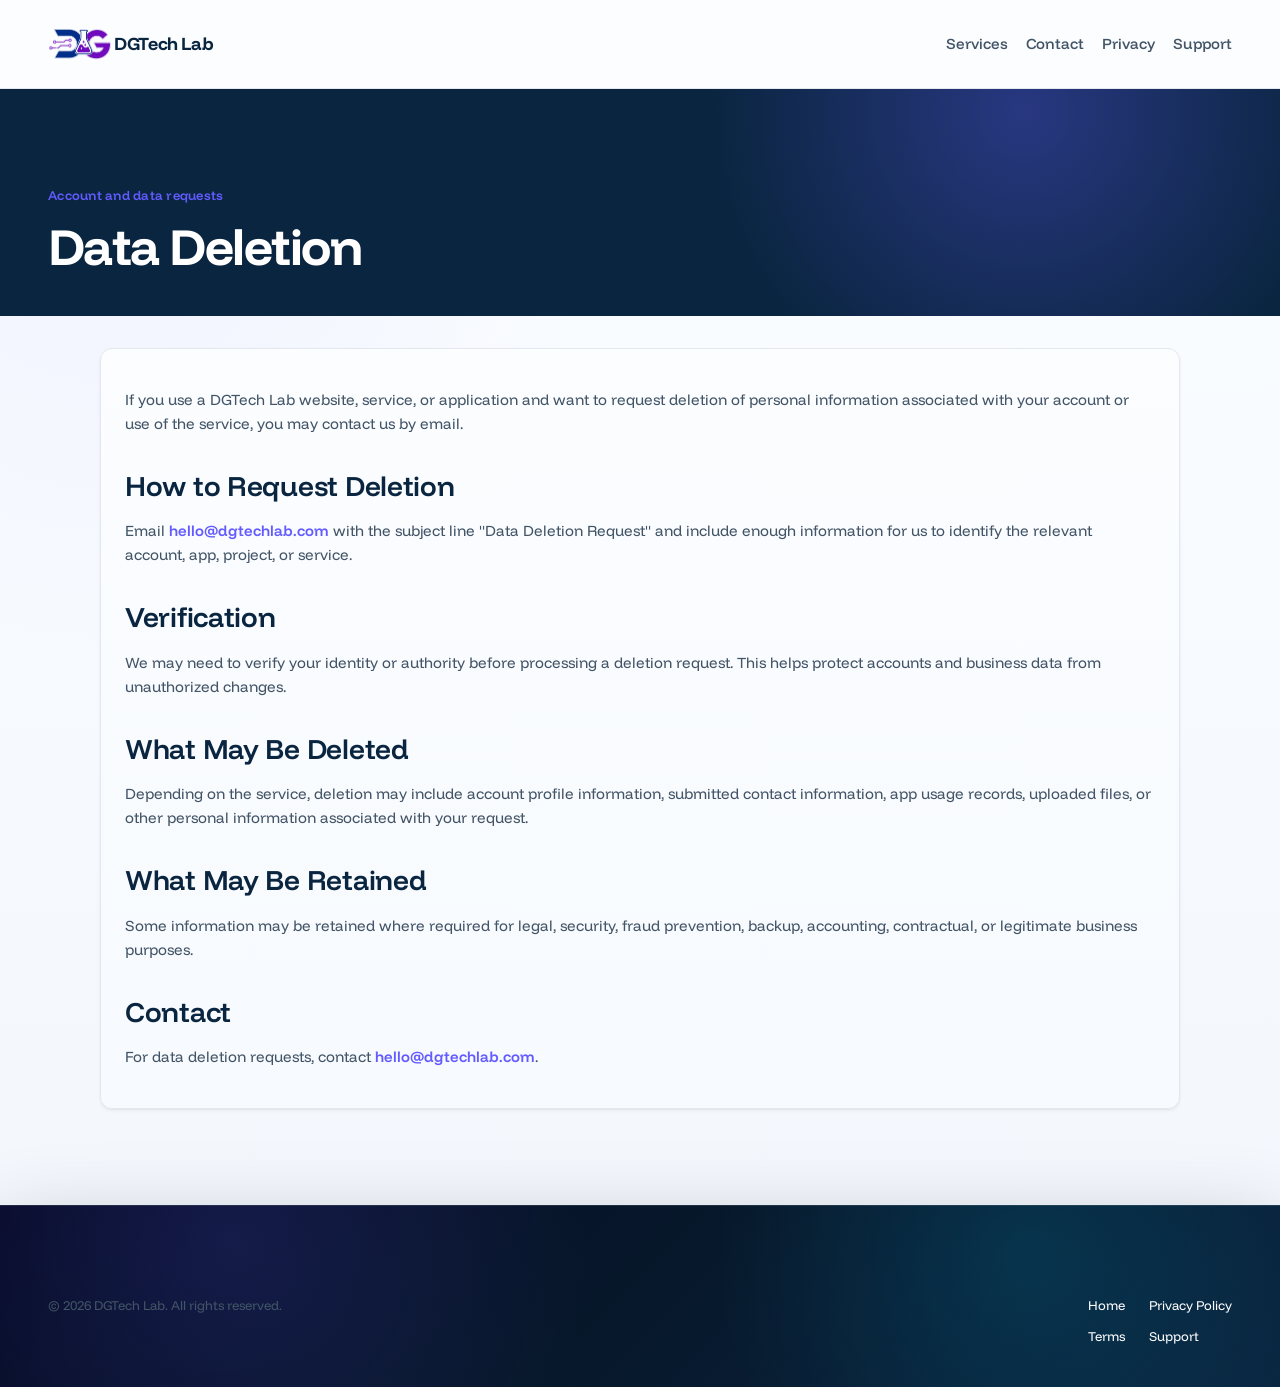
==== data-deletion.html @ 1a46fc06 "initial commit" ====
<!doctype html>
<html lang="en">
  <head>
    <meta charset="utf-8">
    <meta name="viewport" content="width=device-width, initial-scale=1">
    <title>Data Deletion | DGTech Lab</title>
    <meta name="description" content="Data deletion instructions for DGTech Lab services and applications.">
    <link rel="preconnect" href="https://fonts.googleapis.com">
    <link rel="preconnect" href="https://fonts.gstatic.com" crossorigin>
    <link href="https://fonts.googleapis.com/css2?family=Funnel+Display:wght@400;500;600;700&display=swap" rel="stylesheet">
    <link rel="stylesheet" href="assets/styles.css?v=logo-size">
    <script src="assets/site.js" defer></script>
  </head>
  <body>
    <header class="site-header">
      <a class="brand" href="index.html" aria-label="DGTech Lab home"><img class="brand-logo brand-logo-mark" src="assets/images/dgtechlab-logo-mark.webp" alt="" decoding="async"><span>DGTech Lab</span></a>
      <nav class="nav" aria-label="Primary navigation">
        <a href="index.html#services">Services</a>
        <a href="index.html#contact">Contact</a>
        <a href="privacy-policy.html">Privacy</a>
        <a href="support.html">Support</a>
      </nav>
    </header>

    <main>
      <section class="legal-hero" data-reveal="fade">
        <p class="eyebrow">Account and data requests</p>
        <h1>Data Deletion</h1>
      </section>
      <div class="style_transition w-variant-dgtech-hero-to-light is-dark" aria-hidden="true"></div>
      <article class="legal-page" data-reveal="rise">
        <p>If you use a DGTech Lab website, service, or application and want to request deletion of personal information associated with your account or use of the service, you may contact us by email.</p>

        <h2>How to Request Deletion</h2>
        <p>Email <a href="mailto:hello@dgtechlab.com">hello@dgtechlab.com</a> with the subject line "Data Deletion Request" and include enough information for us to identify the relevant account, app, project, or service.</p>

        <h2>Verification</h2>
        <p>We may need to verify your identity or authority before processing a deletion request. This helps protect accounts and business data from unauthorized changes.</p>

        <h2>What May Be Deleted</h2>
        <p>Depending on the service, deletion may include account profile information, submitted contact information, app usage records, uploaded files, or other personal information associated with your request.</p>

        <h2>What May Be Retained</h2>
        <p>Some information may be retained where required for legal, security, fraud prevention, backup, accounting, contractual, or legitimate business purposes.</p>

        <h2>Contact</h2>
        <p>For data deletion requests, contact <a href="mailto:hello@dgtechlab.com">hello@dgtechlab.com</a>.</p>
      </article>
    </main>

    <footer class="footer">
      <p>&copy; 2026 DGTech Lab. All rights reserved.</p>
      <nav aria-label="Footer navigation">
        <a href="index.html">Home</a>
        <a href="privacy-policy.html">Privacy Policy</a>
        <a href="terms-of-service.html">Terms</a>
        <a href="support.html">Support</a>
      </nav>
    </footer>
  </body>
</html>
---- assets/styles.css ----
:root {
  color-scheme: light;
  --primary: #635BFF;
  --primary-hover: #7A73FF;
  --secondary: #0A2540;
  --neutral: #697386;
  --background: #F8FBFF;
  --surface: #F6F9FC;
  --surface-soft: #EEF4FB;
  --surface-card: #FBFDFF;
  --transition-page: #EEF6FF;
  --transition-cyan: #DFF9FF;
  --transition-violet: #ECE8FF;
  --section-blue: #EEF7FF;
  --section-purple: #F1EEFF;
  --text-primary: #0A2540;
  --text-secondary: #425466;
  --border: #E3E8EE;
  --success: #30B130;
  --warning: #FFBB00;
  --error: #DF1B41;
  --gradient: linear-gradient(135deg, #635BFF 0%, #A259FF 100%);
  --shadow-1: 0 2px 4px rgba(0, 0, 0, 0.04), 0 1px 2px rgba(0, 0, 0, 0.06);
  --shadow-2: 0 4px 8px rgba(0, 0, 0, 0.06), 0 2px 4px rgba(0, 0, 0, 0.06);
  --shadow-3: 0 12px 24px rgba(0, 0, 0, 0.08), 0 4px 8px rgba(0, 0, 0, 0.04);
  --navy-shadow: 0 18px 50px rgba(10, 37, 64, 0.30);
}

* {
  box-sizing: border-box;
}

html {
  scroll-behavior: smooth;
  scroll-padding-top: 78px;
}

html:has(body.home-page) {
  scroll-snap-type: y mandatory;
}

[id] {
  scroll-margin-top: 88px;
}

body {
  margin: 0;
  overflow-x: hidden;
  color: var(--text-primary);
  background:
    radial-gradient(circle at 8% 12%, rgba(99, 91, 255, 0.06), transparent 30%),
    linear-gradient(180deg, #FBFDFF 0%, var(--background) 38%, #F2F7FD 100%);
  font-family: "Funnel Display", Inter, ui-sans-serif, system-ui, -apple-system, BlinkMacSystemFont, "Segoe UI", sans-serif;
  line-height: 1.6;
  animation: pageEnter 500ms ease both;
}

body.is-loaded {
  opacity: 1;
  transform: translateY(0);
}

body.is-leaving {
  opacity: 0;
  transform: translateY(-8px);
  transition: opacity 260ms ease, transform 260ms ease;
}

body.home-page main {
  display: grid;
  gap: clamp(18px, 3vw, 34px);
  padding: clamp(18px, 3vw, 34px) 0;
  background:
    radial-gradient(circle at 12% 12%, rgba(99, 91, 255, 0.1), transparent 28%),
    radial-gradient(circle at 82% 38%, rgba(0, 210, 255, 0.08), transparent 28%),
    linear-gradient(180deg, #050A24 0%, #07172A 48%, #F8FBFF 100%);
}

@supports (content-visibility: auto) {
  body.home-page main > .audience,
  body.home-page main > #services,
  body.home-page main > .product-showcase,
  body.home-page main > #process,
  body.home-page main > .proof,
  body.home-page main > #contact {
    content-visibility: auto;
    contain-intrinsic-size: auto 920px;
  }

  .legal-page {
    content-visibility: auto;
    contain-intrinsic-size: auto 760px;
  }
}

a {
  color: inherit;
  text-decoration: none;
}

img {
  display: block;
  max-width: 100%;
}

.site-header {
  position: sticky;
  top: 0;
  z-index: 20;
  display: grid;
  grid-template-columns: auto 1fr;
  align-items: center;
  gap: 24px;
  min-height: 64px;
  padding: 12px clamp(24px, 4vw, 48px);
  border-bottom: 1px solid var(--border);
  background: rgba(251, 253, 255, 0.94);
  backdrop-filter: blur(16px);
}

.brand {
  display: inline-flex;
  align-items: center;
  gap: 2px;
  color: var(--text-primary);
  font-size: 18px;
  font-weight: 700;
  letter-spacing: -0.02em;
  white-space: nowrap;
}

.brand-logo {
  flex: 0 0 auto;
  object-fit: contain;
}

.brand-logo-mark {
  width: 64px;
  height: 64px;
}

.brand-mark {
  display: inline-grid;
  width: 36px;
  height: 36px;
  place-items: center;
  border-radius: 10px;
  color: #FFFFFF;
  background: var(--gradient);
  font-size: 13px;
  font-weight: 700;
  box-shadow: 0 12px 26px rgba(99, 91, 255, 0.22);
}

.nav {
  display: flex;
  flex-wrap: wrap;
  justify-content: flex-end;
  gap: 10px 18px;
  color: var(--text-secondary);
  font-size: 15px;
  font-weight: 500;
}

.nav a {
  position: relative;
  border-radius: 6px;
  transition: color 180ms ease, background 180ms ease, transform 180ms ease;
}

.nav a:not(.nav-cta)::after {
  content: "";
  position: absolute;
  left: 0;
  right: 0;
  bottom: -8px;
  height: 2px;
  border-radius: 9999px;
  background: var(--primary);
  opacity: 0;
  transform: scaleX(0.5);
  transition: opacity 180ms ease, transform 180ms ease;
}

.nav a:hover,
.footer a:hover {
  color: var(--primary);
}

.nav a.is-active:not(.nav-cta)::after,
.nav a:not(.nav-cta):hover::after {
  opacity: 1;
  transform: scaleX(1);
}

.nav-cta {
  padding: 8px 12px;
  color: #FFFFFF;
  background: var(--primary);
  box-shadow: 0 0 0 rgba(99, 91, 255, 0);
}

.nav .nav-cta:hover {
  color: #FFFFFF;
  background: var(--primary-hover);
  box-shadow: 0 0 0 4px rgba(99, 91, 255, 0.14);
}

.hero {
  position: relative;
  display: grid;
  grid-template-columns: minmax(0, 0.86fr) minmax(360px, 0.84fr);
  align-items: center;
  gap: clamp(32px, 5vw, 64px);
  min-height: calc(100svh - 64px);
  margin-bottom: 0;
  padding: clamp(56px, 8vw, 96px) clamp(24px, 4vw, 48px) clamp(88px, 10vw, 140px);
  color: #FFFFFF;
  background:
    radial-gradient(circle at 18% 24%, rgba(127, 91, 255, 0.34), transparent 28%),
    radial-gradient(circle at 78% 20%, rgba(0, 210, 255, 0.18), transparent 24%),
    radial-gradient(circle at 70% 78%, rgba(162, 89, 255, 0.28), transparent 30%),
    linear-gradient(135deg, #050A24 0%, #0A2540 48%, #101A4D 100%);
  overflow: hidden;
  isolation: isolate;
}

.hero::before,
.hero::after {
  content: "";
  position: absolute;
  inset: 0;
  pointer-events: none;
}

.hero::before {
  z-index: 0;
  background:
    radial-gradient(circle at 12% 22%, rgba(255, 255, 255, 0.9) 0 1px, transparent 1.6px),
    radial-gradient(circle at 24% 76%, rgba(255, 255, 255, 0.75) 0 1px, transparent 1.4px),
    radial-gradient(circle at 46% 18%, rgba(255, 255, 255, 0.85) 0 1px, transparent 1.5px),
    radial-gradient(circle at 68% 42%, rgba(255, 255, 255, 0.7) 0 1px, transparent 1.4px),
    radial-gradient(circle at 86% 28%, rgba(255, 255, 255, 0.85) 0 1px, transparent 1.5px),
    radial-gradient(circle at 90% 78%, rgba(255, 255, 255, 0.65) 0 1px, transparent 1.4px);
  opacity: 0.52;
  animation: galaxyStarDrift 18s linear infinite alternate;
}

.hero::after {
  z-index: 0;
  background:
    radial-gradient(ellipse at 24% 18%, rgba(99, 91, 255, 0.22), transparent 42%),
    radial-gradient(ellipse at 76% 24%, rgba(0, 210, 255, 0.16), transparent 38%),
    radial-gradient(ellipse at 62% 72%, rgba(162, 89, 255, 0.18), transparent 44%),
    radial-gradient(ellipse at 28% 54%, rgba(99, 91, 255, 0.2), transparent 46%),
    radial-gradient(ellipse at 70% 28%, rgba(0, 210, 255, 0.12), transparent 44%);
  filter: blur(18px) saturate(1.16);
  opacity: 0.9;
  animation:
    auroraCurtainDrift 5s ease-in-out infinite alternate,
    auroraPalettePulse 4s ease-in-out infinite;
}

.hero::before,
.hero::after,
.ocean-depth::before,
.ocean-depth::after,
#services::after,
.product-showcase::after,
.showcase-card::after,
.band::before,
.process-cloud-layer-back,
.process-cloud-layer-front,
.proof::after {
  animation-play-state: paused;
}

.hero.effects-active::before,
.hero.effects-active::after,
.ocean-depth.effects-active::before,
.ocean-depth.effects-active::after,
#services.effects-active::after,
.product-showcase.effects-active::after,
.product-showcase.effects-active .showcase-card::after,
.band.effects-active::before,
.band.effects-active .process-cloud-layer-back,
.band.effects-active .process-cloud-layer-front,
.proof.effects-active::after {
  animation-play-state: running;
}

.hero-content {
  position: relative;
  z-index: 2;
  width: min(680px, 100%);
}

.hero-mountain {
  position: absolute;
  left: 50%;
  bottom: clamp(-34px, -3vw, -16px);
  z-index: 1;
  width: min(128vw, 2040px);
  max-width: none;
  transform: translateX(-50%);
  opacity: 0.66;
  pointer-events: none;
  user-select: none;
  filter: drop-shadow(0 -18px 44px rgba(99, 91, 255, 0.18)) saturate(1.08);
}

.hero-content::before {
  content: "";
  position: absolute;
  inset: -44px -30px -34px;
  z-index: -1;
  border-radius: 28px;
  background: radial-gradient(ellipse at 36% 46%, rgba(5, 10, 36, 0.68), transparent 68%);
  filter: blur(2px);
}

.hero-media {
  position: relative;
  z-index: 2;
  min-height: 430px;
  overflow: hidden;
  border-radius: 12px;
  background: rgba(255, 255, 255, 0.08);
  border: 1px solid rgba(255, 255, 255, 0.16);
  box-shadow: 0 30px 80px rgba(0, 0, 0, 0.34), 0 0 60px rgba(99, 91, 255, 0.2);
  backdrop-filter: blur(14px);
}

.hero-media::before {
  content: "";
  position: absolute;
  inset: 0;
  background:
    radial-gradient(circle at 16% 18%, rgba(255, 255, 255, 0.42), transparent 22%),
    linear-gradient(135deg, rgba(99, 91, 255, 0.34), rgba(0, 210, 255, 0.12) 48%, rgba(162, 89, 255, 0.18));
  pointer-events: none;
}

.hero-media::after {
  content: "";
  position: absolute;
  inset: 8%;
  border-radius: 999px;
  background:
    radial-gradient(circle at 54% 42%, rgba(139, 232, 255, 0.26), transparent 34%),
    radial-gradient(circle at 44% 58%, rgba(162, 89, 255, 0.22), transparent 38%);
  filter: blur(24px);
  opacity: 0.74;
  pointer-events: none;
}

.company-card-stage {
  min-height: 460px;
}

.company-card {
  position: absolute;
  z-index: 2;
  display: grid;
  grid-template-columns: auto 1fr;
  align-items: center;
  gap: 12px;
  border: 1px solid rgba(227, 232, 238, 0.58);
  border-radius: 12px;
  color: #FFFFFF;
  background:
    linear-gradient(145deg, rgba(255, 255, 255, 0.2), rgba(99, 91, 255, 0.12) 48%, rgba(0, 210, 255, 0.1)),
    rgba(5, 10, 36, 0.72);
  box-shadow: 0 24px 70px rgba(0, 0, 0, 0.32), inset 0 1px 0 rgba(255, 255, 255, 0.16);
  backdrop-filter: blur(18px);
  font: inherit;
  text-align: left;
  cursor: pointer;
  transform: translate3d(var(--card-x), var(--card-y), 0) scale(var(--card-scale));
  transform-origin: center;
  transition:
    width 420ms cubic-bezier(0.22, 1, 0.36, 1),
    min-height 420ms cubic-bezier(0.22, 1, 0.36, 1),
    padding 420ms cubic-bezier(0.22, 1, 0.36, 1),
    opacity 260ms ease,
    box-shadow 260ms ease,
    transform 520ms cubic-bezier(0.22, 1, 0.36, 1);
}

.company-card:hover,
.company-card:focus-visible {
  border-color: rgba(139, 232, 255, 0.72);
  box-shadow: 0 30px 80px rgba(0, 0, 0, 0.38), 0 0 38px rgba(0, 210, 255, 0.2), inset 0 1px 0 rgba(255, 255, 255, 0.2);
}

.company-card:focus-visible {
  outline: 2px solid rgba(139, 232, 255, 0.82);
  outline-offset: 4px;
}

.company-card-featured {
  top: 50%;
  left: 50%;
  width: min(86%, 420px);
  min-height: 250px;
  padding: 28px;
  grid-template-columns: auto 1fr;
  --card-x: -50%;
  --card-y: -50%;
  --card-scale: 1;
}

.company-card-featured::before {
  content: "";
  position: absolute;
  inset: 18px;
  z-index: -1;
  border-radius: inherit;
  background:
    linear-gradient(90deg, rgba(139, 232, 255, 0.16) 1px, transparent 1px),
    linear-gradient(rgba(183, 178, 255, 0.14) 1px, transparent 1px);
  background-size: 28px 28px;
  mask-image: linear-gradient(180deg, rgba(0, 0, 0, 0.55), transparent 78%);
}

.company-card-float {
  min-height: 112px;
  padding: 16px;
  opacity: 0.76;
  animation: companyCardFloat 5.4s ease-in-out infinite alternate;
}

.company-card-float[data-slot="1"] {
  top: 10%;
  left: 7%;
  width: 250px;
  --card-x: 0;
  --card-y: 0;
  --card-scale: 0.78;
  animation-delay: -0.8s;
}

.company-card-float[data-slot="2"] {
  top: 14%;
  right: -4%;
  width: 280px;
  --card-x: 0;
  --card-y: 0;
  --card-scale: 0.88;
  animation-delay: -2.1s;
}

.company-card-float[data-slot="3"] {
  left: 2%;
  bottom: 8%;
  width: 218px;
  --card-x: 0;
  --card-y: 0;
  --card-scale: 0.68;
  animation-delay: -3.2s;
}

.company-card-float[data-slot="4"] {
  right: 4%;
  bottom: 4%;
  width: 300px;
  --card-x: 0;
  --card-y: 0;
  --card-scale: 0.82;
  animation-delay: -1.4s;
}

.company-card.is-active {
  z-index: 5;
  opacity: 1;
  animation: none;
}

.company-logo {
  display: grid;
  width: 46px;
  height: 46px;
  place-items: center;
  border: 1px solid rgba(139, 232, 255, 0.36);
  border-radius: 10px;
  color: #FFFFFF;
  background: linear-gradient(135deg, rgba(0, 210, 255, 0.34), rgba(162, 89, 255, 0.44));
  box-shadow: 0 0 22px rgba(99, 91, 255, 0.18);
  font-size: 17px;
  font-weight: 700;
}

.company-card-featured .company-logo {
  width: 68px;
  height: 68px;
  border-radius: 14px;
  font-size: 26px;
}

.company-info {
  display: grid;
  gap: 4px;
  min-width: 0;
}

.company-status {
  overflow: hidden;
  text-overflow: ellipsis;
  white-space: nowrap;
}

.company-name {
  color: #FFFFFF;
  font-size: 17px;
  font-weight: 700;
  line-height: 1.15;
  overflow-wrap: anywhere;
}

.company-card-featured .company-name {
  font-size: clamp(1.5rem, 3vw, 2.15rem);
  letter-spacing: 0;
}

.company-type {
  color: rgba(226, 242, 255, 0.76);
  font-size: 13px;
  line-height: 1.25;
  overflow-wrap: anywhere;
}

.company-card-featured .company-type {
  color: rgba(226, 242, 255, 0.84);
  font-size: 15px;
}

.company-status {
  grid-column: 1 / -1;
  justify-self: start;
  min-height: 28px;
  margin-top: 10px;
  padding: 4px 10px;
  border: 1px solid rgba(139, 232, 255, 0.28);
  border-radius: 6px;
  color: #8BE8FF;
  background: rgba(0, 210, 255, 0.08);
  font-size: 12px;
  font-weight: 600;
}

.company-card-float .company-status {
  display: none;
}

.solution-stack {
  position: absolute;
  left: 24px;
  right: 24px;
  bottom: 24px;
  padding: 18px 20px;
  border: 1px solid rgba(227, 232, 238, 0.8);
  border-radius: 12px;
  color: var(--text-primary);
  background: rgba(255, 255, 255, 0.92);
  box-shadow: var(--shadow-2);
}

.solution-stack p {
  margin: 0 0 12px;
  color: var(--neutral);
  font-size: 12px;
  font-weight: 600;
  letter-spacing: 0.05em;
  text-transform: uppercase;
}

.solution-stack div {
  display: flex;
  flex-wrap: wrap;
  gap: 8px;
}

.solution-stack span,
.trust-strip span,
.service-chip {
  display: inline-flex;
  align-items: center;
  min-height: 28px;
  padding: 4px 12px;
  border: 1px solid var(--border);
  border-radius: 6px;
  color: var(--text-primary);
  background: linear-gradient(180deg, var(--surface-card), #FFFFFF);
  font-size: 13px;
  font-weight: 600;
}

.eyebrow,
.section-kicker {
  margin: 0 0 12px;
  color: var(--primary);
  font-size: 13px;
  font-weight: 600;
  letter-spacing: 0.02em;
}

.hero .eyebrow {
  color: #B7B2FF;
}

h1,
h2,
h3,
p {
  overflow-wrap: anywhere;
}

h1 {
  max-width: 720px;
  margin: 0;
  color: #FFFFFF;
  font-size: clamp(3rem, 5.4vw, 4.6rem);
  font-weight: 700;
  line-height: 1.13;
  letter-spacing: -0.03em;
}

.dynamic-word {
  display: inline-block;
  color: #B7B2FF;
  margin-right: 0.08em;
}

.dynamic-word::after {
  content: "";
  display: inline-block;
  width: 0.08em;
  height: 0.78em;
  margin-left: 0.06em;
  background: currentColor;
  transform: translateY(0.08em);
  animation: caretBlink 950ms steps(2, start) infinite;
}

h2 {
  margin: 0;
  color: var(--text-primary);
  font-size: clamp(1.9rem, 3vw, 2.5rem);
  font-weight: 700;
  line-height: 1.2;
  letter-spacing: -0.02em;
}

h3 {
  margin: 16px 0 8px;
  color: var(--text-primary);
  font-size: 20px;
  font-weight: 600;
  line-height: 1.4;
}

p {
  color: var(--text-secondary);
}

.hero-copy {
  max-width: 660px;
  margin: 24px 0 0;
  color: #D6E2EF;
  font-size: 17px;
  line-height: 1.65;
  letter-spacing: 0.01em;
}

.hero-actions {
  display: flex;
  flex-wrap: wrap;
  gap: 12px;
  margin-top: 32px;
}

.button {
  display: inline-flex;
  align-items: center;
  justify-content: center;
  min-height: 36px;
  padding: 10px 16px;
  border: 1px solid transparent;
  border-radius: 6px;
  font-size: 14px;
  font-weight: 500;
  line-height: 1;
  transition: background 150ms ease, border-color 150ms ease, color 150ms ease, transform 150ms ease;
}

.button.primary {
  color: #FFFFFF;
  background: var(--gradient);
}

.button.secondary {
  color: var(--text-primary);
  background: #FFFFFF;
  border-color: var(--border);
  box-shadow: var(--shadow-1);
}

.button:hover {
  transform: translateY(-1px);
}

.button.primary:hover {
  background: linear-gradient(135deg, #7A73FF 0%, #A259FF 100%);
}

.button.secondary:hover {
  color: var(--primary);
  border-color: rgba(99, 91, 255, 0.34);
}

.intro,
.section,
.band {
  padding: clamp(80px, 9vw, 120px) clamp(24px, 4vw, 48px);
}

.ocean-depth {
  --platform-progress: 0;
  --platform-darkness: 0.56;
  --platform-sun-y: 86%;
  --platform-sun-core: 0;
  --platform-sun-mid: 0;
  --platform-sun-halo: 0.05;
  --platform-rays-cyan: 0.01;
  --platform-rays-violet: 0.01;
  --platform-ray-angle: 0deg;
  --platform-haze: 0.1;
  --platform-bioglow: 0.12;
  --platform-particle-a: 0.46;
  --platform-particle-b: 0.4;
  --platform-particle-c: 0.3;
  --platform-particle-d: 0.34;
  --platform-darkness-mid: 0.26;
  --platform-darkness-low: 0.34;
  position: relative;
  margin-top: 0;
  padding: clamp(72px, 7vw, 112px) 0 clamp(40px, 6vw, 80px);
  overflow: hidden;
  color: #FFFFFF;
  background:
    linear-gradient(180deg, rgba(5, 10, 36, 0.46) 0%, rgba(2, 17, 31, 0.28) 42%, rgba(2, 17, 31, 0.72) 100%),
    radial-gradient(ellipse at 18% 12%, rgba(99, 91, 255, 0.18), transparent 34%),
    radial-gradient(ellipse at 78% 24%, rgba(0, 210, 255, 0.12), transparent 30%),
    url("images/generated/ocean-depth-background.webp") center / cover no-repeat,
    linear-gradient(180deg, #07172A 0%, #061C34 42%, #02111F 100%);
  isolation: isolate;
}

.ocean-depth,
.audience,
#services,
.product-showcase,
.band,
.proof,
.split {
  content-visibility: auto;
  contain-intrinsic-size: 860px;
}

.ocean-depth::before,
.ocean-depth::after {
  content: "";
  position: absolute;
  inset: -18%;
  pointer-events: none;
}

.ocean-depth::before {
  z-index: 0;
  background:
    radial-gradient(circle at 12% 22%, rgba(0, 210, 255, var(--platform-particle-a)) 0 1px, transparent 2px),
    radial-gradient(circle at 24% 70%, rgba(183, 178, 255, var(--platform-particle-b)) 0 1px, transparent 2px),
    radial-gradient(circle at 46% 34%, rgba(0, 210, 255, var(--platform-particle-c)) 0 1.5px, transparent 2.8px),
    radial-gradient(circle at 68% 64%, rgba(162, 89, 255, var(--platform-particle-d)) 0 1px, transparent 2px),
    radial-gradient(circle at 86% 30%, rgba(0, 210, 255, var(--platform-particle-d)) 0 1px, transparent 2px),
    radial-gradient(circle at 92% 82%, rgba(183, 178, 255, var(--platform-particle-c)) 0 1.5px, transparent 2.8px);
  filter: blur(0.2px);
  opacity: 0.68;
  animation: oceanParticleFloat 10s ease-in-out infinite alternate;
}

.ocean-depth::after {
  z-index: 0;
  background:
    conic-gradient(from var(--platform-ray-angle) at 58% 78%, transparent 0deg, rgba(139, 232, 255, var(--platform-rays-cyan)) 16deg, transparent 32deg, transparent 74deg, rgba(183, 178, 255, var(--platform-rays-violet)) 92deg, transparent 112deg, transparent 182deg, rgba(0, 210, 255, var(--platform-rays-cyan)) 198deg, transparent 220deg, transparent 360deg),
    radial-gradient(circle at 58% var(--platform-sun-y), rgba(255, 255, 255, var(--platform-sun-core)) 0 5%, rgba(139, 232, 255, var(--platform-sun-mid)) 12%, rgba(99, 91, 255, var(--platform-sun-halo)) 30%, transparent 48%),
    radial-gradient(ellipse at 58% 72%, rgba(139, 232, 255, var(--platform-haze)), transparent 38%),
    linear-gradient(180deg, rgba(2, 6, 23, var(--platform-darkness)) 0%, rgba(2, 17, 31, var(--platform-darkness-mid)) 52%, rgba(2, 17, 31, var(--platform-darkness-low)) 100%),
    linear-gradient(120deg, transparent 8%, rgba(0, 210, 255, 0.14) 28%, rgba(99, 91, 255, 0.1) 46%, transparent 72%),
    radial-gradient(ellipse at 24% 78%, rgba(0, 210, 255, 0.08), transparent 36%),
    radial-gradient(ellipse at 72% 72%, rgba(162, 89, 255, 0.08), transparent 38%);
  filter: blur(8px) saturate(1.08);
  mix-blend-mode: screen;
  opacity: 0.56;
  animation: oceanWaveDrift 8s ease-in-out infinite alternate;
}

.ocean-depth > * {
  position: relative;
  z-index: 1;
}

.trust-strip {
  position: relative;
  z-index: 1;
  display: grid;
  grid-template-columns: repeat(5, minmax(0, 1fr));
  gap: 16px;
  max-width: 1200px;
  margin: 0 auto clamp(28px, 4vw, 56px);
  padding: 34px clamp(24px, 4vw, 48px);
  border: 1px solid rgba(148, 163, 184, 0.16);
  border-radius: 28px;
  background:
    radial-gradient(circle at 50% 50%, rgba(0, 210, 255, 0.1), transparent 54%),
    rgba(2, 6, 23, 0.28);
  box-shadow: 0 28px 80px rgba(0, 0, 0, 0.24), inset 0 0 38px rgba(255, 255, 255, 0.025);
  backdrop-filter: blur(16px);
  overflow: hidden;
}

.trust-strip::before,
.trust-strip::after {
  content: "";
  position: absolute;
  top: 50%;
  pointer-events: none;
}

.trust-strip::before {
  left: 8%;
  right: 8%;
  z-index: 0;
  height: 2px;
  transform: translateY(-50%);
  background: linear-gradient(90deg, transparent, rgba(139, 232, 255, 0.38), rgba(183, 178, 255, 0.34), transparent);
  box-shadow: 0 0 22px rgba(0, 210, 255, 0.22);
}

.trust-strip::after {
  left: -16%;
  z-index: 2;
  width: 130px;
  height: 4px;
  border-radius: 999px;
  background: linear-gradient(90deg, transparent, #DFF9FF, #8BE8FF, transparent);
  box-shadow: 0 0 18px rgba(0, 210, 255, 0.92), 0 0 38px rgba(183, 178, 255, 0.56);
  transform: translate(-50%, -50%);
  animation: platformSignalSweep 4.8s linear infinite;
}

.trust-strip span {
  position: relative;
  z-index: 3;
  justify-content: center;
  min-height: 108px;
  padding: 24px 16px 18px;
  color: rgba(255, 255, 255, 0.88);
  background:
    radial-gradient(circle at 50% 0%, rgba(223, 249, 255, 0.12), transparent 56%),
    rgba(15, 23, 42, 0.72);
  border-color: rgba(148, 163, 184, 0.2);
  border-radius: 18px;
  box-shadow: 0 22px 54px rgba(0, 0, 0, 0.22), inset 0 0 26px rgba(255, 255, 255, 0.035);
  backdrop-filter: blur(14px);
  text-align: center;
  transition: background 220ms ease, border-color 220ms ease, box-shadow 220ms ease, transform 220ms ease;
  overflow: hidden;
}

.trust-strip span::before {
  content: "";
  position: absolute;
  left: 50%;
  top: -6px;
  width: 12px;
  height: 12px;
  border-radius: 999px;
  background: #8BE8FF;
  box-shadow: 0 0 18px rgba(0, 210, 255, 0.9), 0 0 38px rgba(183, 178, 255, 0.44);
  transform: translateX(-50%);
}

.trust-strip span::after {
  content: "";
  position: absolute;
  inset: 0;
  background: linear-gradient(135deg, transparent, rgba(255, 255, 255, 0.09), transparent);
  opacity: 0;
  pointer-events: none;
  transition: opacity 220ms ease;
}

.trust-strip span:nth-child(2)::before,
.trust-strip span:nth-child(4)::before {
  background: #B7B2FF;
  box-shadow: 0 0 18px rgba(183, 178, 255, 0.9), 0 0 38px rgba(0, 210, 255, 0.44);
}

.trust-strip span:nth-child(3) {
  border-color: rgba(139, 232, 255, 0.34);
  transform: translateY(-10px);
}

.trust-strip span:hover {
  border-color: rgba(139, 232, 255, 0.48);
  background:
    radial-gradient(circle at 50% 0%, rgba(223, 249, 255, 0.18), transparent 56%),
    rgba(15, 23, 42, 0.82);
  box-shadow: 0 28px 70px rgba(0, 0, 0, 0.32), 0 0 42px rgba(0, 210, 255, 0.16), inset 0 0 32px rgba(255, 255, 255, 0.055);
  transform: translateY(-8px);
}

.trust-strip span:nth-child(3):hover {
  transform: translateY(-16px);
}

.trust-strip span:hover::after {
  opacity: 1;
}

.intro {
  display: grid;
  grid-template-columns: minmax(0, 0.88fr) minmax(280px, 0.72fr);
  align-items: start;
  gap: clamp(32px, 6vw, 80px);
  max-width: 1200px;
  margin: 0 auto;
  padding: clamp(28px, 4vw, 48px);
  border-radius: 18px;
  border: 1px solid rgba(0, 210, 255, 0.16);
  background: linear-gradient(135deg, rgba(5, 20, 38, 0.72), rgba(8, 35, 60, 0.62));
  box-shadow: 0 24px 70px rgba(0, 0, 0, 0.26), inset 0 1px 0 rgba(255, 255, 255, 0.08);
  backdrop-filter: blur(16px);
}

#platform {
  margin-top: 0;
  margin-bottom: clamp(40px, 6vw, 80px);
}

.intro > p,
.split p,
.legal-page p,
.legal-page li {
  color: var(--text-secondary);
  font-size: 15px;
  line-height: 1.6;
}

.ocean-depth .intro h2 {
  color: #FFFFFF;
}

.ocean-depth .intro > p {
  color: rgba(226, 242, 255, 0.78);
}

.ocean-depth .section-kicker {
  color: #8BE8FF;
}

.section {
  max-width: 1296px;
  margin: 0 auto;
}

.section-heading {
  width: min(100%, 1200px);
  max-width: 1200px;
  margin: 0 auto 32px;
}

.section-heading h2 {
  max-width: 780px;
}

.audience {
  position: relative;
  z-index: 1;
  margin-top: 0;
  padding-top: clamp(80px, 9vw, 120px);
  padding-bottom: clamp(80px, 9vw, 120px);
  overflow: hidden;
  color: #FFFFFF;
  background:
    linear-gradient(180deg, rgba(5, 10, 36, 0.52) 0%, rgba(10, 37, 64, 0.42) 48%, rgba(7, 23, 42, 0.72) 100%),
    radial-gradient(circle at 12% 16%, rgba(99, 91, 255, 0.18), transparent 30%),
    radial-gradient(circle at 86% 68%, rgba(0, 210, 255, 0.14), transparent 30%),
    url("images/generated/city-lights-background.webp") center / cover no-repeat,
    linear-gradient(135deg, #050A24 0%, #0A2540 58%, #101A4D 100%);
  max-width: none;
  isolation: isolate;
}

.audience-lights {
  position: absolute;
  inset: 0;
  z-index: 0;
  width: 100%;
  height: 100%;
  pointer-events: none;
  opacity: 0.76;
  mix-blend-mode: screen;
}

.audience::before {
  content: "";
  position: absolute;
  inset: 0;
  z-index: 0;
  pointer-events: none;
  background:
    linear-gradient(90deg, rgba(99, 91, 255, 0.12), transparent 30%, transparent 68%, rgba(0, 210, 255, 0.1)),
    radial-gradient(ellipse at 50% 46%, rgba(5, 10, 36, 0.56), transparent 60%);
}

#services {
  position: relative;
  z-index: 1;
  --crystal-left: 0.16;
  --crystal-right: 0.16;
  --crystal-floor: 0.1;
  --crystal-flash: 0;
  margin-top: clamp(-78px, -5vw, -44px);
  padding-top: clamp(80px, 9vw, 120px);
  padding-bottom: clamp(80px, 9vw, 120px);
  overflow: hidden;
  color: #FFFFFF;
  background:
    linear-gradient(180deg, rgba(5, 10, 36, 0.5) 0%, rgba(10, 37, 64, 0.34) 48%, rgba(5, 10, 36, 0.72) 100%),
    radial-gradient(ellipse at 18% 12%, rgba(99, 91, 255, 0.18), transparent 34%),
    radial-gradient(ellipse at 82% 18%, rgba(0, 210, 255, 0.16), transparent 30%),
    url("images/generated/crystal-cave-background.webp") center / cover no-repeat,
    linear-gradient(135deg, #050A24 0%, #0A2540 52%, #101A4D 100%);
  max-width: none;
  isolation: isolate;
}

#services::before,
#services::after {
  content: "";
  position: absolute;
  pointer-events: none;
  z-index: 0;
}

#services::before {
  inset: 5% -8% 12%;
  background:
    radial-gradient(ellipse at 12% 74%, rgba(162, 89, 255, var(--crystal-left)), transparent 30%),
    radial-gradient(ellipse at 86% 68%, rgba(0, 210, 255, var(--crystal-right)), transparent 32%),
    radial-gradient(ellipse at 52% 92%, rgba(139, 232, 255, var(--crystal-floor)), transparent 34%),
    radial-gradient(ellipse at 50% 48%, rgba(255, 255, 255, var(--crystal-flash)), transparent 44%);
  opacity: 0.82;
  mix-blend-mode: screen;
  transition: background 160ms ease;
}

#services::after {
  inset: -10%;
  background:
    radial-gradient(circle at 12% 72%, rgba(183, 178, 255, 0.72) 0 2px, transparent 4px),
    radial-gradient(circle at 20% 42%, rgba(0, 210, 255, 0.54) 0 2px, transparent 5px),
    radial-gradient(circle at 34% 82%, rgba(162, 89, 255, 0.62) 0 2px, transparent 5px),
    radial-gradient(circle at 62% 74%, rgba(139, 232, 255, 0.5) 0 2px, transparent 5px),
    radial-gradient(circle at 76% 36%, rgba(183, 178, 255, 0.58) 0 2px, transparent 5px),
    radial-gradient(circle at 88% 66%, rgba(0, 210, 255, 0.62) 0 2px, transparent 5px),
    radial-gradient(ellipse at 50% 42%, rgba(5, 10, 36, 0.5), transparent 58%),
    radial-gradient(ellipse at 24% 36%, rgba(99, 91, 255, 0.12), transparent 36%),
    radial-gradient(ellipse at 72% 64%, rgba(0, 210, 255, 0.1), transparent 34%);
  filter: blur(0.4px) saturate(1.18);
  mix-blend-mode: screen;
  opacity: 0.74;
  animation: crystalFloatLights 8s ease-in-out infinite alternate;
}

#services > * {
  position: relative;
  z-index: 1;
}

#services .section-heading,
#services .service-grid,
.audience .section-heading,
.audience .audience-grid {
  position: relative;
  z-index: 1;
  max-width: 1200px;
  margin-left: auto;
  margin-right: auto;
}

#services .section-kicker {
  color: #8BE8FF;
}

#services .section-heading h2 {
  color: #FFFFFF;
}

.audience .section-kicker {
  color: #8BE8FF;
}

.audience .section-heading h2 {
  color: #FFFFFF;
}

.audience-grid {
  display: grid;
  grid-template-columns: repeat(3, minmax(0, 1fr));
  gap: 24px;
}

.product-showcase {
  position: relative;
  z-index: 1;
  margin-top: clamp(-78px, -5vw, -44px);
  padding-top: clamp(80px, 9vw, 120px);
  padding-bottom: clamp(80px, 9vw, 120px);
  overflow: hidden;
  color: #FFFFFF;
  background:
    radial-gradient(ellipse at 18% 16%, rgba(0, 210, 255, 0.18), transparent 34%),
    radial-gradient(ellipse at 84% 72%, rgba(99, 91, 255, 0.24), transparent 38%),
    linear-gradient(135deg, #050A24 0%, #07172A 46%, #0A2540 100%);
  max-width: none;
  isolation: isolate;
}

.product-showcase::before,
.product-showcase::after {
  content: "";
  position: absolute;
  pointer-events: none;
}

.product-showcase::before {
  inset: 0;
  z-index: 0;
  background:
    linear-gradient(rgba(139, 232, 255, 0.09) 1px, transparent 1px),
    linear-gradient(90deg, rgba(139, 232, 255, 0.09) 1px, transparent 1px),
    linear-gradient(rgba(99, 91, 255, 0.12) 1px, transparent 1px),
    linear-gradient(90deg, rgba(99, 91, 255, 0.12) 1px, transparent 1px),
    radial-gradient(circle at 16% 24%, rgba(0, 210, 255, 0.14), transparent 28%),
    radial-gradient(circle at 78% 64%, rgba(162, 89, 255, 0.16), transparent 34%);
  background-size: 42px 42px, 42px 42px, 168px 168px, 168px 168px, auto, auto;
  background-position: center;
  opacity: 0.9;
}

.product-showcase::after {
  inset: -8% -12%;
  z-index: 0;
  background:
    linear-gradient(90deg, transparent 0 12%, rgba(139, 232, 255, 0.95) 12% 15%, transparent 15% 100%),
    linear-gradient(90deg, transparent 0 58%, rgba(99, 91, 255, 0.76) 58% 61%, transparent 61% 100%),
    linear-gradient(0deg, transparent 0 32%, rgba(0, 210, 255, 0.8) 32% 35%, transparent 35% 100%),
    linear-gradient(0deg, transparent 0 70%, rgba(183, 178, 255, 0.72) 70% 73%, transparent 73% 100%);
  background-size: 360px 3px, 520px 3px, 3px 320px, 3px 460px;
  background-position: -360px 22%, 100% 64%, 32% 100%, 76% -460px;
  background-repeat: no-repeat;
  filter: blur(0.4px) drop-shadow(0 0 10px rgba(0, 210, 255, 0.72));
  mix-blend-mode: screen;
  opacity: 0.72;
  animation: blueprintSignalRun 3.2s linear infinite;
}

.product-showcase > * {
  position: relative;
  z-index: 1;
}

.product-showcase .section-kicker {
  color: #B7B2FF;
}

.product-showcase .section-heading h2 {
  color: #FFFFFF;
}

.product-showcase .section-heading,
.product-showcase .showcase-grid {
  max-width: 1200px;
  margin-left: auto;
  margin-right: auto;
}

.showcase-grid {
  display: grid;
  grid-template-columns: minmax(0, 1.2fr) minmax(0, 0.9fr);
  gap: 24px;
}

.showcase-card {
  min-height: 280px;
  position: relative;
  display: flex;
  flex-direction: column;
  align-items: flex-start;
  padding: 24px;
  overflow: hidden;
  border: 1px solid rgba(183, 178, 255, 0.18);
  border-radius: 12px;
  color: rgba(255, 255, 255, 0.88);
  background:
    linear-gradient(145deg, rgba(255, 255, 255, 0.12), rgba(99, 91, 255, 0.12) 48%, rgba(0, 210, 255, 0.08)),
    rgba(5, 10, 36, 0.64);
  box-shadow: 0 24px 70px rgba(0, 0, 0, 0.28), inset 0 1px 0 rgba(255, 255, 255, 0.10);
  backdrop-filter: blur(16px);
  transition: box-shadow 220ms ease, transform 220ms ease, border-color 220ms ease;
}

.showcase-card::before,
.showcase-card::after {
  content: "";
  position: absolute;
  pointer-events: none;
}

.showcase-card::before {
  inset: 0;
  background:
    radial-gradient(circle at 20% 16%, rgba(255, 255, 255, 0.12), transparent 30%),
    radial-gradient(circle at 78% 18%, rgba(0, 210, 255, 0.1), transparent 30%);
  opacity: 0.58;
}

.showcase-card::after {
  display: none;
}

.showcase-card:hover {
  border-color: rgba(0, 210, 255, 0.28);
  box-shadow: 0 30px 90px rgba(0, 0, 0, 0.34), 0 0 42px rgba(99, 91, 255, 0.16), inset 0 1px 0 rgba(255, 255, 255, 0.14);
  transform: translateY(-6px);
}

.showcase-card.featured {
  grid-row: span 2;
  min-height: 584px;
  justify-content: flex-end;
  color: #FFFFFF;
  background:
    radial-gradient(circle at 24% 18%, rgba(162, 89, 255, 0.34), transparent 30%),
    radial-gradient(circle at 74% 68%, rgba(0, 210, 255, 0.18), transparent 34%),
    linear-gradient(135deg, rgba(10, 37, 64, 0.9) 0%, rgba(23, 59, 112, 0.68) 100%);
  box-shadow: 0 32px 90px rgba(0, 0, 0, 0.36), 0 0 48px rgba(99, 91, 255, 0.18);
}

.showcase-label {
  position: relative;
  z-index: 1;
  margin: 0 0 12px;
  color: #8BE8FF;
  font-size: 13px;
  font-weight: 600;
}

.showcase-card.featured .showcase-label {
  color: #B7B2FF;
}

.showcase-card h3 {
  position: relative;
  z-index: 1;
  max-width: 620px;
  margin-top: 0;
  color: #FFFFFF;
}

.showcase-card.featured h3 {
  color: #FFFFFF;
  font-size: clamp(1.8rem, 3vw, 2.5rem);
  letter-spacing: -0.02em;
}

.showcase-card p {
  position: relative;
  z-index: 1;
  max-width: 620px;
  margin-top: 0;
  color: rgba(214, 226, 239, 0.82);
}

.showcase-card.featured p {
  color: #D6E2EF;
}

.showcase-card .showcase-button {
  position: relative;
  z-index: 1;
  display: inline-flex;
  align-items: center;
  justify-content: center;
  min-height: 38px;
  margin-top: auto;
  padding: 10px 14px;
  border: 1px solid rgba(139, 232, 255, 0.36);
  border-radius: 6px;
  color: #FFFFFF;
  background: linear-gradient(135deg, rgba(99, 91, 255, 0.74), rgba(0, 210, 255, 0.3));
  box-shadow: 0 14px 34px rgba(0, 0, 0, 0.18), 0 0 0 rgba(0, 210, 255, 0);
  font-size: 14px;
  font-weight: 600;
  line-height: 1;
  transition: border-color 180ms ease, box-shadow 180ms ease, transform 180ms ease, background 180ms ease;
}

.showcase-card .showcase-button:hover,
.showcase-card .showcase-button:focus-visible {
  border-color: rgba(139, 232, 255, 0.74);
  background: linear-gradient(135deg, rgba(122, 115, 255, 0.88), rgba(0, 210, 255, 0.42));
  box-shadow: 0 18px 42px rgba(0, 0, 0, 0.26), 0 0 0 4px rgba(0, 210, 255, 0.12);
  transform: translateY(-1px);
}

.showcase-card .showcase-button:focus-visible {
  outline: 2px solid rgba(139, 232, 255, 0.8);
  outline-offset: 3px;
}

.audience-grid article {
  position: relative;
  min-height: 220px;
  padding: 24px;
  overflow: hidden;
  border: 1px solid rgba(183, 178, 255, 0.22);
  border-radius: 12px;
  color: rgba(255, 255, 255, 0.88);
  background:
    linear-gradient(145deg, rgba(255, 255, 255, 0.12), rgba(99, 91, 255, 0.1) 48%, rgba(0, 210, 255, 0.08)),
    rgba(5, 10, 36, 0.58);
  box-shadow: 0 22px 60px rgba(0, 0, 0, 0.26), inset 0 1px 0 rgba(255, 255, 255, 0.10);
  backdrop-filter: blur(14px);
  transition: border-color 220ms ease, box-shadow 220ms ease, transform 220ms ease;
}

.audience-grid article::before {
  content: "";
  position: absolute;
  inset: 0;
  pointer-events: none;
  background:
    radial-gradient(circle at 18% 10%, rgba(99, 91, 255, 0.2), transparent 32%);
  opacity: 0.82;
}

.audience-grid article:hover {
  border-color: rgba(0, 210, 255, 0.32);
  box-shadow: 0 28px 78px rgba(0, 0, 0, 0.32), 0 0 34px rgba(99, 91, 255, 0.16), inset 0 1px 0 rgba(255, 255, 255, 0.14);
  transform: translateY(-4px);
}

.audience-grid h3,
.audience-grid p,
.audience-grid .status-dot {
  position: relative;
  z-index: 1;
}

.audience-grid h3 {
  color: #FFFFFF;
}

.audience-grid p {
  margin: 0;
  color: rgba(226, 242, 255, 0.78);
  font-size: 15px;
  line-height: 1.6;
}

.status-dot {
  display: inline-block;
  width: 10px;
  height: 10px;
  border-radius: 9999px;
  box-shadow: 0 0 0 4px rgba(99, 91, 255, 0.1);
}

.status-dot.live {
  background: var(--success);
  box-shadow: 0 0 0 4px rgba(48, 177, 48, 0.1);
}

.status-dot.review {
  background: var(--warning);
  box-shadow: 0 0 0 4px rgba(255, 187, 0, 0.14);
}

.status-dot.build {
  background: var(--primary);
}

.service-grid {
  display: grid;
  grid-template-columns: repeat(3, minmax(0, 1fr));
  gap: 24px;
}

.service-card {
  position: relative;
  min-height: 250px;
  padding: 24px;
  overflow: hidden;
  border: 1px solid rgba(183, 178, 255, 0.22);
  border-radius: 12px;
  color: rgba(255, 255, 255, 0.88);
  background:
    linear-gradient(142deg, rgba(255, 255, 255, 0.14), rgba(99, 91, 255, 0.12) 44%, rgba(0, 210, 255, 0.08)),
    rgba(5, 10, 36, 0.62);
  box-shadow: 0 22px 64px rgba(0, 0, 0, 0.28), inset 0 1px 0 rgba(255, 255, 255, 0.12);
  backdrop-filter: blur(16px);
  transition: box-shadow 200ms ease, transform 200ms ease, border-color 200ms ease;
}

.service-card .service-icon {
  margin-right: 8px;
}

.service-card::before,
.service-card::after {
  content: "";
  position: absolute;
  pointer-events: none;
}

.service-card::before {
  inset: 0;
  background:
    radial-gradient(circle at 20% 16%, rgba(255, 255, 255, 0.16), transparent 28%),
    radial-gradient(circle at 84% 18%, rgba(0, 210, 255, 0.12), transparent 28%);
  opacity: 0.72;
}

.service-card::after {
  width: 120px;
  height: 120px;
  right: -46px;
  top: -44px;
  background: radial-gradient(circle, rgba(0, 210, 255, 0.24), transparent 64%);
  filter: blur(2px);
}

.service-card:hover {
  border-color: rgba(0, 210, 255, 0.34);
  box-shadow: 0 28px 78px rgba(0, 0, 0, 0.34), 0 0 42px rgba(99, 91, 255, 0.18), inset 0 1px 0 rgba(255, 255, 255, 0.16);
  transform: translateY(-3px);
}

.service-icon {
  display: inline-grid;
  width: 42px;
  height: 30px;
  place-items: center;
  position: relative;
  z-index: 1;
  border: 1px solid rgba(99, 91, 255, 0.24);
  border-radius: 6px;
  color: var(--primary);
  background: rgba(99, 91, 255, 0.18);
  font-size: 12px;
  font-weight: 600;
  font-variant-numeric: tabular-nums;
}

.service-card:nth-child(3n + 2) .service-icon {
  color: #8BE8FF;
  background: rgba(0, 210, 255, 0.14);
  border-color: rgba(0, 210, 255, 0.24);
}

.service-card:nth-child(3n) .service-icon {
  color: #D7B8FF;
  background: rgba(162, 89, 255, 0.16);
  border-color: rgba(162, 89, 255, 0.24);
}

.service-chip {
  min-height: 24px;
  position: relative;
  z-index: 1;
  color: var(--primary);
  background: rgba(255, 255, 255, 0.12);
  border-color: rgba(99, 91, 255, 0.2);
  font-size: 12px;
  font-weight: 500;
}

.service-chip.success {
  color: #8BE8FF;
  background: rgba(0, 210, 255, 0.12);
  border-color: rgba(0, 210, 255, 0.2);
}

.service-chip.warning {
  color: #D7B8FF;
  background: rgba(162, 89, 255, 0.14);
  border-color: rgba(162, 89, 255, 0.22);
}

.service-card p {
  position: relative;
  z-index: 1;
  margin: 0;
  color: rgba(226, 242, 255, 0.78);
  font-size: 15px;
  line-height: 1.6;
}

.service-card h3 {
  position: relative;
  z-index: 1;
  color: #FFFFFF;
}

.band {
  position: relative;
  z-index: 1;
  --flash-top: 0;
  --flash-left: 0;
  --flash-right: 0;
  --flash-full: 0;
  --bolt-opacity: 0;
  --bolt-left: 55%;
  --bolt-rotate: 8deg;
  color: #FFFFFF;
  background:
    linear-gradient(180deg, rgba(2, 6, 23, 0.18) 0%, rgba(7, 16, 31, 0.1) 46%, rgba(2, 6, 23, 0.58) 100%),
    url("images/generated/storm-system-background.webp") center / cover no-repeat,
    radial-gradient(circle at 50% 8%, rgba(99, 91, 255, 0.18), transparent 28%),
    radial-gradient(circle at 18% 26%, rgba(162, 89, 255, 0.12), transparent 34%),
    radial-gradient(circle at 82% 30%, rgba(0, 210, 255, 0.12), transparent 34%),
    linear-gradient(180deg, #020617 0%, #07101F 48%, #0A2540 100%);
  margin-top: clamp(-78px, -5vw, -44px);
  overflow: hidden;
  isolation: isolate;
}

.band::before,
.band::after {
  content: "";
  position: absolute;
  inset: -18%;
  pointer-events: none;
}

.band::before {
  z-index: 0;
  background:
    radial-gradient(circle at 20% 18%, rgba(15, 23, 42, 0.9) 0 8%, transparent 18%),
    radial-gradient(circle at 38% 15%, rgba(30, 41, 59, 0.95) 0 10%, transparent 22%),
    radial-gradient(circle at 58% 18%, rgba(15, 23, 42, 0.92) 0 11%, transparent 24%),
    radial-gradient(circle at 78% 14%, rgba(30, 41, 59, 0.88) 0 8%, transparent 20%),
    radial-gradient(circle at 12% 34%, rgba(2, 6, 23, 0.85) 0 9%, transparent 22%),
    radial-gradient(circle at 42% 32%, rgba(15, 23, 42, 0.9) 0 14%, transparent 28%),
    radial-gradient(circle at 70% 34%, rgba(2, 6, 23, 0.88) 0 12%, transparent 25%),
    linear-gradient(180deg, rgba(2, 6, 23, 0.18), rgba(2, 6, 23, 0.82));
  filter: blur(10px);
  opacity: 0.96;
  animation: stormMistDrift 9s ease-in-out infinite alternate;
}

.band::after {
  z-index: 0;
  background:
    radial-gradient(circle at 50% 0%, rgba(191, 219, 254, var(--flash-top)), transparent 42%),
    radial-gradient(circle at 35% 28%, rgba(147, 197, 253, var(--flash-left)), transparent 28%),
    radial-gradient(circle at 75% 24%, rgba(216, 180, 254, var(--flash-right)), transparent 30%),
    linear-gradient(180deg, rgba(255, 255, 255, var(--flash-full)), transparent 70%);
  filter: none;
  mix-blend-mode: screen;
  opacity: 1;
}

.process-cloud-layer {
  position: absolute;
  left: -10%;
  right: -10%;
  height: 42%;
  z-index: 0;
  opacity: 0.94;
  filter: blur(18px);
  pointer-events: none;
}

.process-cloud-layer-back {
  top: 2%;
  background:
    radial-gradient(circle at 12% 45%, #111827 0 8%, transparent 18%),
    radial-gradient(circle at 28% 38%, #1F2937 0 10%, transparent 22%),
    radial-gradient(circle at 47% 45%, #0F172A 0 12%, transparent 25%),
    radial-gradient(circle at 66% 36%, #1E293B 0 10%, transparent 22%),
    radial-gradient(circle at 84% 44%, #111827 0 10%, transparent 24%);
  animation: stormCloudDrift 12s ease-in-out infinite alternate;
}

.process-cloud-layer-front {
  top: 20%;
  opacity: 0.88;
  background:
    radial-gradient(circle at 8% 45%, #020617 0 11%, transparent 24%),
    radial-gradient(circle at 26% 50%, #0F172A 0 14%, transparent 30%),
    radial-gradient(circle at 50% 48%, #020617 0 16%, transparent 34%),
    radial-gradient(circle at 72% 52%, #0F172A 0 14%, transparent 30%),
    radial-gradient(circle at 92% 46%, #020617 0 12%, transparent 28%);
  animation: stormCloudDrift 10s ease-in-out infinite alternate-reverse;
}

.process-rain-mist {
  position: absolute;
  inset: 0;
  z-index: 0;
  pointer-events: none;
  opacity: 0.1;
  background-image: repeating-linear-gradient(
    110deg,
    rgba(186, 230, 253, 0.18) 0,
    rgba(186, 230, 253, 0.18) 1px,
    transparent 1px,
    transparent 18px
  );
}

.process-lightning-bolt {
  position: absolute;
  top: 6%;
  left: var(--bolt-left);
  z-index: 0;
  width: 4px;
  height: min(420px, 48%);
  opacity: var(--bolt-opacity);
  background: #E0F2FE;
  box-shadow:
    0 0 18px rgba(224, 242, 254, 0.95),
    0 0 60px rgba(96, 165, 250, 0.8),
    0 0 110px rgba(168, 85, 247, 0.45);
  clip-path: polygon(
    45% 0%, 70% 0%, 55% 27%, 78% 27%,
    40% 65%, 62% 65%, 30% 100%, 42% 58%,
    20% 58%, 42% 30%, 25% 30%
  );
  transform: rotate(var(--bolt-rotate));
  pointer-events: none;
}

.band > * {
  position: relative;
  z-index: 1;
}

.band h2 {
  color: #FFFFFF;
}

.band .section-kicker {
  color: #B7B2FF;
}

.band .section-heading {
  margin-left: auto;
  margin-right: auto;
}

.steps {
  position: relative;
  display: grid;
  grid-template-columns: repeat(6, minmax(0, 1fr));
  gap: 14px;
  max-width: 1200px;
  margin-left: auto;
  margin-right: auto;
}

.steps::before,
.steps::after {
  content: "";
  position: absolute;
  pointer-events: none;
  z-index: 0;
}

.steps::before {
  left: 6%;
  right: 6%;
  top: 34px;
  height: 3px;
  background:
    linear-gradient(90deg, rgba(0, 210, 255, 0.02), rgba(139, 232, 255, 0.28), rgba(183, 178, 255, 0.22), rgba(0, 210, 255, 0.04));
  box-shadow: 0 0 18px rgba(0, 210, 255, 0.28);
  transform: translateY(-50%);
  clip-path: polygon(0 50%, 12% 45%, 22% 55%, 34% 44%, 46% 53%, 58% 44%, 72% 56%, 84% 46%, 100% 50%, 100% 100%, 0 100%);
}

.steps::after {
  left: 4%;
  top: 34px;
  width: 18%;
  height: 4px;
  background: linear-gradient(90deg, transparent, #FFFFFF 18%, #8BE8FF 48%, #B7B2FF 74%, transparent);
  box-shadow: 0 0 18px rgba(139, 232, 255, 0.9), 0 0 42px rgba(99, 91, 255, 0.42);
  transform: translateY(-50%);
  opacity: 0;
  clip-path: polygon(0 50%, 16% 42%, 28% 58%, 42% 38%, 58% 60%, 72% 44%, 100% 50%, 100% 100%, 0 100%);
  animation: stormPathStrike 5.2s linear infinite;
  animation-play-state: paused;
}

.band.effects-active.is-visible .steps::after {
  animation-play-state: running;
}

.proof {
  position: relative;
  z-index: 1;
  margin-top: clamp(-78px, -5vw, -44px);
  overflow: hidden;
  color: #FFFFFF;
  background:
    radial-gradient(circle at 16% 20%, rgba(139, 232, 255, 0.16), transparent 28%),
    radial-gradient(circle at 84% 22%, rgba(162, 89, 255, 0.2), transparent 30%),
    radial-gradient(circle at 28% 12%, rgba(255, 255, 255, 0.85) 0 1px, transparent 1.5px),
    radial-gradient(circle at 42% 28%, rgba(255, 255, 255, 0.62) 0 1px, transparent 1.5px),
    radial-gradient(circle at 63% 16%, rgba(183, 178, 255, 0.75) 0 1px, transparent 1.5px),
    radial-gradient(circle at 78% 30%, rgba(255, 255, 255, 0.58) 0 1px, transparent 1.5px),
    linear-gradient(180deg, #030816 0%, #06182D 52%, #020A12 100%);
  max-width: none;
  isolation: isolate;
}

.proof::before,
.proof::after {
  content: "";
  position: absolute;
  inset: 0;
  z-index: 0;
  pointer-events: none;
}

.proof::before {
  background:
    radial-gradient(ellipse at 50% 42%, rgba(0, 210, 255, 0.14), transparent 36%),
    radial-gradient(ellipse at 50% 64%, rgba(162, 89, 255, 0.16), transparent 42%),
    linear-gradient(180deg, transparent 0 48%, rgba(2, 10, 18, 0.38) 64%, rgba(2, 10, 18, 0.86) 100%);
  mix-blend-mode: screen;
  opacity: 0.86;
}

.proof::after {
  background:
    radial-gradient(circle at 10% 36%, rgba(255, 255, 255, 0.54) 0 1px, transparent 1.4px),
    radial-gradient(circle at 22% 18%, rgba(183, 178, 255, 0.5) 0 1px, transparent 1.4px),
    radial-gradient(circle at 58% 32%, rgba(255, 255, 255, 0.52) 0 1px, transparent 1.4px),
    radial-gradient(circle at 92% 20%, rgba(139, 232, 255, 0.54) 0 1px, transparent 1.4px);
  opacity: 0.42;
  animation: galaxyStarDrift 20s linear infinite alternate;
}

.proof-beam,
.proof-waves {
  position: absolute;
  left: 0;
  right: 0;
  width: 100%;
  pointer-events: none;
}

.proof-beam {
  inset: 0;
  z-index: 1;
  height: 100%;
  opacity: 0.76;
  mix-blend-mode: screen;
}

.proof-waves {
  bottom: 0;
  z-index: 3;
  height: 48%;
  opacity: 0.84;
}

.proof-lighthouse {
  position: absolute;
  left: 50%;
  bottom: clamp(12px, 3vw, 36px);
  z-index: 2;
  width: min(88vw, 980px);
  max-width: none;
  transform: translateX(-50%);
  opacity: 0.78;
  pointer-events: none;
  user-select: none;
  filter: drop-shadow(0 0 34px rgba(0, 210, 255, 0.18)) saturate(1.08);
}

.proof .section-heading,
.proof-grid {
  position: relative;
  z-index: 3;
  max-width: 1200px;
  margin-left: auto;
  margin-right: auto;
}

.proof .section-kicker {
  color: #8BE8FF;
}

.proof .section-heading h2 {
  color: #FFFFFF;
}

.proof-grid {
  display: grid;
  grid-template-columns: repeat(3, minmax(0, 1fr));
  gap: 24px;
}

.proof-grid article {
  min-height: 220px;
  padding: 24px;
  border: 1px solid rgba(183, 178, 255, 0.2);
  border-radius: 12px;
  background:
    linear-gradient(145deg, rgba(255, 255, 255, 0.12), rgba(99, 91, 255, 0.1) 52%, rgba(0, 210, 255, 0.08)),
    rgba(3, 10, 24, 0.62);
  box-shadow: 0 22px 64px rgba(0, 0, 0, 0.3), inset 0 1px 0 rgba(255, 255, 255, 0.1);
  backdrop-filter: blur(15px);
  transition: box-shadow 220ms ease, transform 220ms ease;
}

.proof-grid article:hover {
  box-shadow: 0 28px 78px rgba(0, 0, 0, 0.36), 0 0 36px rgba(0, 210, 255, 0.12), inset 0 1px 0 rgba(255, 255, 255, 0.14);
  transform: translateY(-3px);
}

.proof-grid p {
  margin: 0 0 24px;
  color: rgba(244, 248, 255, 0.9);
  font-size: 17px;
  line-height: 1.65;
  letter-spacing: -0.01em;
}

.proof-grid span {
  display: inline-flex;
  min-height: 28px;
  align-items: center;
  padding: 4px 12px;
  border-radius: 9999px;
  color: #8BE8FF;
  background: rgba(0, 210, 255, 0.12);
  font-size: 13px;
  font-weight: 600;
}

.steps article {
  position: relative;
  z-index: 1;
  min-height: 252px;
  padding: 24px 18px 20px;
  overflow: hidden;
  border: 1px solid rgba(139, 232, 255, 0.18);
  border-radius: 12px;
  background:
    linear-gradient(145deg, rgba(255, 255, 255, 0.12), rgba(44, 55, 80, 0.18) 42%, rgba(99, 91, 255, 0.1)),
    rgba(3, 10, 24, 0.66);
  box-shadow: 0 22px 62px rgba(0, 0, 0, 0.34), inset 0 1px 0 rgba(255, 255, 255, 0.1);
  backdrop-filter: blur(14px);
  animation: stormBeaconPulse 5.2s ease-in-out infinite;
  animation-play-state: paused;
}

.steps article:nth-child(2) {
  animation-delay: 0.78s;
}

.steps article:nth-child(3) {
  animation-delay: 1.56s;
}

.steps article:nth-child(4) {
  animation-delay: 2.34s;
}

.steps article:nth-child(5) {
  animation-delay: 3.12s;
}

.steps article:nth-child(6) {
  animation-delay: 3.9s;
}

.band.effects-active.is-visible .steps article {
  animation-play-state: running;
}

.hero::before,
.hero::after,
.ocean-depth::before,
.ocean-depth::after,
#services::after,
.product-showcase::after,
.product-showcase .showcase-card::after,
.band::before,
.band .process-cloud-layer-back,
.band .process-cloud-layer-front,
.proof::after {
  animation-play-state: paused;
}

.hero.effects-active::before,
.hero.effects-active::after,
.ocean-depth.effects-active::before,
.ocean-depth.effects-active::after,
#services.effects-active::after,
.product-showcase.effects-active::after,
.product-showcase.effects-active .showcase-card::after,
.band.effects-active::before,
.band.effects-active .process-cloud-layer-back,
.band.effects-active .process-cloud-layer-front,
.proof.effects-active::after {
  animation-play-state: running;
}

.step-icon {
  display: grid;
  place-items: center;
  position: relative;
  z-index: 1;
  width: 16px;
  height: 16px;
  margin-bottom: 18px;
  border: 2px solid rgba(139, 232, 255, 0.78);
  border-radius: 9999px;
  background: rgba(0, 210, 255, 0.14);
  box-shadow: 0 0 18px rgba(0, 210, 255, 0.54), 0 0 34px rgba(99, 91, 255, 0.18);
}

.step-icon::before {
  content: "";
  width: 4px;
  height: 4px;
  border-radius: inherit;
  background: #FFFFFF;
  box-shadow: 0 0 14px rgba(139, 232, 255, 0.9);
}

.steps article::after {
  content: "";
  position: absolute;
  inset: 0;
  pointer-events: none;
  background:
    radial-gradient(circle at 28px 28px, rgba(139, 232, 255, 0.22), transparent 24%);
  opacity: 0.58;
}

.step-title {
  position: relative;
  z-index: 1;
  display: block;
  color: #8BE8FF;
  font-size: 13px;
  font-weight: 600;
}

.steps p {
  position: relative;
  z-index: 1;
  color: rgba(226, 242, 255, 0.78);
  font-size: 15px;
  line-height: 1.6;
}

.split {
  --sunrise-progress: 0;
  --sunrise-darkness: 0.72;
  --sunrise-darkness-mid: 0.42;
  --sunrise-darkness-low: 0.58;
  --sunrise-sun-y: 88%;
  --sunrise-sun-opacity: 0;
  --sunrise-sun-core: 0;
  --sunrise-sun-mid: 0;
  --sunrise-sun-halo: 0.04;
  --sunrise-horizon-warm: 0;
  --sunrise-haze-alpha: 0.08;
  --sunrise-ridge: 0;
  --sunrise-ridge-alpha: 0;
  --sunrise-sky-cyan: 0;
  --sunrise-mountain-dim: 0.24;
  --sunrise-photo-brightness: 0.54;
  --sunrise-photo-saturation: 0.78;
  --sunrise-panel-warm: 0;
  --sunrise-sky-saturation: 0.9;
  position: relative;
  z-index: 1;
  display: grid;
  grid-template-columns: minmax(0, 1fr) minmax(280px, 420px);
  align-items: start;
  gap: clamp(32px, 6vw, 80px);
  margin-top: 0;
  margin-bottom: clamp(24px, 4vw, 56px);
  min-height: clamp(640px, 78vh, 840px);
  padding-top: clamp(56px, 7vw, 92px);
  padding-bottom: clamp(220px, 22vw, 320px);
  overflow: hidden;
  color: #FFFFFF;
  background:
    radial-gradient(ellipse at 62% 74%, rgba(0, 210, 255, var(--sunrise-sky-cyan)), transparent 34%),
    linear-gradient(180deg, #020617 0%, #050A24 42%, #0A2540 100%);
  isolation: isolate;
  max-width: none;
}

.split::before,
.split::after {
  content: "";
  position: absolute;
  inset: 0;
  z-index: 0;
  pointer-events: none;
}

.split::before {
  opacity: 0.92;
}

.split::before {
  z-index: 0;
  background:
    radial-gradient(circle at 58% var(--sunrise-sun-y), rgba(255, 255, 255, var(--sunrise-sun-core)) 0 5%, rgba(254, 240, 180, var(--sunrise-sun-mid)) 10%, rgba(0, 210, 255, var(--sunrise-sun-halo)) 25%, transparent 44%),
    radial-gradient(ellipse at 58% 74%, rgba(254, 240, 180, var(--sunrise-horizon-warm)), transparent 30%),
    radial-gradient(ellipse at 58% 82%, rgba(139, 232, 255, var(--sunrise-haze-alpha)), transparent 42%),
    linear-gradient(180deg, rgba(2, 6, 23, var(--sunrise-darkness)) 0%, rgba(5, 10, 36, var(--sunrise-darkness-mid)) 52%, rgba(2, 10, 18, var(--sunrise-darkness-low)) 100%);
  mix-blend-mode: screen;
  filter: saturate(var(--sunrise-sky-saturation));
}

.split::after {
  z-index: 1;
  background:
    radial-gradient(ellipse at 58% 63%, rgba(254, 240, 180, var(--sunrise-ridge-alpha)), transparent 28%),
    linear-gradient(180deg, rgba(2, 10, 18, 0) 0%, rgba(2, 10, 18, 0.08) 42%, rgba(2, 10, 18, var(--sunrise-mountain-dim)) 74%, rgba(1, 5, 12, 0.72) 100%),
    url("images/generated/sunrise-horizon-background.webp") center bottom / cover no-repeat;
  filter:
    brightness(var(--sunrise-photo-brightness))
    contrast(1.08)
    saturate(var(--sunrise-photo-saturation));
}

.split > div:first-child {
  position: relative;
}

.split .contact-panel::before {
  content: "";
  position: absolute;
  inset: -1px;
  z-index: -1;
  border-radius: inherit;
  background:
    radial-gradient(circle at 68% 12%, rgba(254, 240, 180, var(--sunrise-panel-warm)), transparent 32%),
    radial-gradient(circle at 20% 88%, rgba(0, 210, 255, var(--sunrise-sky-cyan)), transparent 28%);
  opacity: 0.9;
}

.split > * {
  position: relative;
  z-index: 3;
}

.split .section-kicker {
  color: #8BE8FF;
}

.split h2 {
  color: #FFFFFF;
}

.split > div:first-child > p:not(.section-kicker) {
  color: rgba(244, 248, 255, 0.82);
}

.contact-panel {
  position: relative;
  isolation: isolate;
  padding: 24px;
  border: 1px solid rgba(183, 178, 255, 0.2);
  border-radius: 12px;
  color: #FFFFFF;
  background:
    linear-gradient(145deg, rgba(255, 255, 255, 0.14), rgba(99, 91, 255, 0.12) 48%, rgba(0, 210, 255, 0.1)),
    rgba(3, 10, 24, 0.68);
  box-shadow: 0 24px 60px rgba(0, 0, 0, 0.34), inset 0 1px 0 rgba(255, 255, 255, 0.12);
  backdrop-filter: blur(15px);
}

.contact-label {
  margin: 0 0 8px;
  color: rgba(255, 255, 255, 0.78);
  font-size: 12px;
  font-weight: 600;
  letter-spacing: 0.02em;
}

.contact-panel a {
  display: inline-block;
  margin-bottom: 16px;
  color: #FFFFFF;
  font-size: clamp(1.3rem, 3vw, 2rem);
  font-weight: 700;
  letter-spacing: -0.02em;
}

.contact-panel p {
  color: rgba(255, 255, 255, 0.82);
  font-size: 15px;
}

body.home-page main > .hero,
body.home-page main > .ocean-depth,
body.home-page main > .audience,
body.home-page main > #services,
body.home-page main > .product-showcase,
body.home-page main > .band,
body.home-page main > .proof,
body.home-page main > .split {
  --card-scale: 0.985;
  --card-opacity: 0.72;
  width: min(1440px, calc(100% - clamp(24px, 5vw, 72px)));
  min-height: calc(100svh - 116px);
  margin: 0 auto !important;
  border: 1px solid rgba(255, 255, 255, 0.12);
  border-radius: clamp(18px, 2vw, 28px);
  box-shadow: 0 28px 90px rgba(2, 10, 18, 0.24);
  scroll-snap-align: start;
  scroll-snap-stop: always;
  transform: scale(var(--card-scale));
  transform-origin: center center;
  opacity: var(--card-opacity);
  transition: opacity 360ms ease, transform 360ms ease, box-shadow 360ms ease;
  will-change: transform, opacity;
}

body.home-page main > .hero.effects-active,
body.home-page main > .ocean-depth.effects-active,
body.home-page main > .audience.effects-active,
body.home-page main > #services.effects-active,
body.home-page main > .product-showcase.effects-active,
body.home-page main > .band.effects-active,
body.home-page main > .proof.effects-active,
body.home-page main > .split.effects-active {
  --card-scale: 1;
  --card-opacity: 1;
  box-shadow: 0 34px 110px rgba(2, 10, 18, 0.34);
}

body.home-page main > .hero {
  min-height: calc(100svh - 116px);
}

body.home-page main > .ocean-depth,
body.home-page main > .audience,
body.home-page main > #services,
body.home-page main > .product-showcase,
body.home-page main > .band,
body.home-page main > .proof,
body.home-page main > .split {
  display: grid;
  align-content: center;
}

body.home-page main > #services,
body.home-page main > .product-showcase,
body.home-page main > .band,
body.home-page main > .proof,
body.home-page main > .split {
  padding-top: clamp(52px, 6vw, 84px);
  padding-bottom: clamp(52px, 6vw, 84px);
}

body.home-page main > .ocean-depth {
  padding-top: clamp(52px, 6vw, 84px);
  padding-bottom: clamp(42px, 5vw, 72px);
}

body.home-page main > .proof {
  padding-bottom: clamp(96px, 9vw, 150px);
}

body.home-page main > .split {
  padding-bottom: clamp(160px, 16vw, 230px);
}

.footer {
  position: relative;
  z-index: 1;
  display: flex;
  align-items: flex-start;
  justify-content: space-between;
  gap: 48px;
  margin-top: 0;
  padding: clamp(64px, 7vw, 96px) clamp(24px, 4vw, 48px) 40px;
  border-top: 1px solid rgba(255, 255, 255, 0.10);
  color: rgba(255, 255, 255, 0.68);
  background:
    radial-gradient(circle at 18% 18%, rgba(99, 91, 255, 0.16), transparent 34%),
    radial-gradient(circle at 80% 26%, rgba(0, 210, 255, 0.12), transparent 30%),
    linear-gradient(135deg, #050A24 0%, #07172A 48%, #0A2540 100%);
  font-size: 13px;
  box-shadow: 0 28px 90px rgba(2, 10, 18, 0.24);
}

body.home-page .footer {
  --card-scale: 1;
  --card-opacity: 1;
  width: min(1440px, calc(100% - clamp(24px, 5vw, 72px)));
  min-height: min(520px, calc(100svh - 116px));
  margin-left: auto;
  margin-right: auto;
  margin-bottom: clamp(18px, 3vw, 34px);
  border-radius: clamp(18px, 2vw, 28px);
  scroll-snap-align: start;
  scroll-snap-stop: always;
  opacity: var(--card-opacity);
  transform: scale(var(--card-scale));
  transform-origin: center center;
  transition: opacity 360ms ease, transform 360ms ease, box-shadow 360ms ease;
  will-change: transform, opacity;
}

.footer p {
  margin: 0;
}

.footer-brand {
  max-width: 420px;
}

.footer-brand .brand {
  margin-bottom: 14px;
}

.footer-brand .brand-logo-mark {
  width: 78px;
  height: 78px;
}

.footer-brand .brand-logo-footer {
  width: 180px;
  height: auto;
}

.footer-brand p {
  margin-top: 10px;
  color: rgba(255, 255, 255, 0.68);
  font-size: 13px;
  line-height: 1.55;
}

.footer .brand,
.footer a {
  color: #FFFFFF;
}

.footer nav {
  display: grid;
  grid-template-columns: repeat(2, max-content);
  gap: 10px 24px;
  justify-content: end;
}

[data-reveal] {
  opacity: 0;
  transform: translateY(34px);
  transition: opacity 700ms ease, transform 700ms cubic-bezier(0.22, 1, 0.36, 1);
}

[data-reveal="fade"] {
  transform: translateY(0);
  transition-duration: 900ms;
}

[data-reveal="scale"] {
  transform: translateY(28px) scale(0.98);
}

[data-reveal="split"] {
  transform: none;
}

[data-reveal="split"] > :first-child {
  opacity: 0;
  transform: translateX(-28px);
  transition: opacity 720ms ease, transform 720ms cubic-bezier(0.22, 1, 0.36, 1);
}

[data-reveal="split"] > :last-child {
  opacity: 0;
  transform: translateX(28px);
  transition: opacity 720ms ease 120ms, transform 720ms cubic-bezier(0.22, 1, 0.36, 1) 120ms;
}

[data-reveal].is-visible {
  opacity: 1;
  transform: translateY(0);
}

[data-reveal="scale"].is-visible {
  transform: translateY(0) scale(1);
}

[data-reveal="split"].is-visible > :first-child,
[data-reveal="split"].is-visible > :last-child {
  opacity: 1;
  transform: translateX(0);
}

[data-reveal] .service-card,
[data-reveal] .audience-grid article,
[data-reveal] .showcase-card,
[data-reveal] .steps article,
[data-reveal] .proof-grid article,
[data-reveal].trust-strip span {
  opacity: 0;
  transform: translateY(22px);
  transition: opacity 620ms ease, transform 620ms cubic-bezier(0.22, 1, 0.36, 1);
}

[data-reveal].is-visible .service-card,
[data-reveal].is-visible .audience-grid article,
[data-reveal].is-visible .showcase-card,
[data-reveal].is-visible .steps article,
[data-reveal].is-visible .proof-grid article,
[data-reveal].is-visible.trust-strip span {
  opacity: 1;
  transform: translateY(0);
}

[data-reveal].is-visible.trust-strip span:nth-child(3) {
  transform: translateY(-10px);
}

[data-reveal].is-visible.trust-strip span:hover {
  transform: translateY(-8px);
}

[data-reveal].is-visible.trust-strip span:nth-child(3):hover {
  transform: translateY(-16px);
}

[data-reveal].is-visible .service-card:nth-child(2),
[data-reveal].is-visible .audience-grid article:nth-child(2),
[data-reveal].is-visible .showcase-card:nth-child(2),
[data-reveal].is-visible .steps article:nth-child(2),
[data-reveal].is-visible .proof-grid article:nth-child(2),
[data-reveal].is-visible.trust-strip span:nth-child(2) {
  transition-delay: 90ms;
}

[data-reveal].is-visible .service-card:nth-child(3),
[data-reveal].is-visible .audience-grid article:nth-child(3),
[data-reveal].is-visible .showcase-card:nth-child(3),
[data-reveal].is-visible .steps article:nth-child(3),
[data-reveal].is-visible .proof-grid article:nth-child(3),
[data-reveal].is-visible.trust-strip span:nth-child(3) {
  transition-delay: 180ms;
}

[data-reveal].is-visible .service-card:nth-child(4),
[data-reveal].is-visible .steps article:nth-child(4),
[data-reveal].is-visible.trust-strip span:nth-child(4) {
  transition-delay: 270ms;
}

[data-reveal].is-visible .service-card:nth-child(5),
[data-reveal].is-visible.trust-strip span:nth-child(5) {
  transition-delay: 360ms;
}

[data-reveal].is-visible .service-card:nth-child(6) {
  transition-delay: 450ms;
}

@keyframes caretBlink {
  50% {
    opacity: 0;
  }
}

@keyframes auroraShift {
  from {
    transform: translate3d(-2%, -1%, 0) scale(1);
  }

  to {
    transform: translate3d(2%, 1%, 0) scale(1.04);
  }
}

@keyframes galaxyStarDrift {
  from {
    transform: translate3d(-2%, 1%, 0) scale(1);
    opacity: 0.42;
  }

  50% {
    transform: translate3d(1%, -1%, 0) scale(1.03);
    opacity: 0.7;
  }

  to {
    transform: translate3d(3%, -2%, 0) scale(1.06);
    opacity: 0.5;
  }
}

@keyframes auroraCurtainDrift {
  from {
    transform: translate3d(-6%, 2%, 0) skewX(-5deg) scale(1.02);
  }

  to {
    transform: translate3d(6%, -2%, 0) skewX(5deg) scale(1.08);
  }
}

@keyframes auroraPalettePulse {
  0% {
    filter: blur(18px) hue-rotate(-8deg) saturate(1.1);
  }

  50% {
    filter: blur(18px) hue-rotate(14deg) saturate(1.28);
  }

  100% {
    filter: blur(18px) hue-rotate(-8deg) saturate(1.1);
  }
}

@keyframes oceanParticleFloat {
  from {
    transform: translate3d(-2%, 3%, 0) scale(1);
    opacity: 0.48;
  }

  50% {
    transform: translate3d(1%, -2%, 0) scale(1.04);
    opacity: 0.78;
  }

  to {
    transform: translate3d(3%, -5%, 0) scale(1.08);
    opacity: 0.58;
  }
}

@keyframes oceanWaveDrift {
  from {
    transform: translate3d(-4%, 2%, 0) skewY(-2deg) scale(1);
  }

  to {
    transform: translate3d(4%, -2%, 0) skewY(2deg) scale(1.06);
  }
}

@keyframes platformSignalSweep {
  from {
    left: -16%;
  }

  to {
    left: 116%;
  }
}

@keyframes crystalFloatLights {
  from {
    transform: translate3d(-1.5%, 1.5%, 0) scale(1);
    opacity: 0.58;
  }

  50% {
    transform: translate3d(1%, -1%, 0) scale(1.03);
    opacity: 0.86;
  }

  to {
    transform: translate3d(2%, -2%, 0) scale(1.06);
    opacity: 0.68;
  }
}

@keyframes blueprintSignalRun {
  0% {
    background-position: -360px 22%, 100% 64%, 32% 100%, 76% -460px;
    opacity: 0.42;
  }

  18% {
    opacity: 0.86;
  }

  52% {
    opacity: 0.74;
  }

  100% {
    background-position: 112% 22%, -520px 64%, 32% -320px, 76% 112%;
    opacity: 0.46;
  }
}

@keyframes cardSignalRun {
  0% {
    left: -48%;
    opacity: 0;
  }

  16% {
    opacity: 0.78;
  }

  72% {
    opacity: 0.72;
  }

  100% {
    left: 106%;
    opacity: 0;
  }
}

@keyframes companyCardFloat {
  from {
    translate: 0 -8px;
  }

  to {
    translate: 0 10px;
  }
}

@keyframes stormMistDrift {
  from {
    opacity: 0.34;
    transform: translate3d(-2%, 1%, 0) scale(1);
  }

  to {
    opacity: 0.54;
    transform: translate3d(2%, -1%, 0) scale(1.04);
  }
}

@keyframes stormCloudDrift {
  from {
    transform: translate3d(-2%, 1%, 0) scale(1);
  }

  to {
    transform: translate3d(2%, -1%, 0) scale(1.06);
  }
}

@keyframes stormPathStrike {
  0% {
    left: 2%;
    opacity: 0;
  }

  10% {
    opacity: 1;
  }

  20% {
    opacity: 0.45;
  }

  28% {
    opacity: 1;
  }

  76% {
    opacity: 0.9;
  }

  100% {
    left: 80%;
    opacity: 0;
  }
}

@keyframes stormBeaconPulse {
  0%,
  100% {
    border-color: rgba(139, 232, 255, 0.18);
    box-shadow: 0 22px 62px rgba(0, 0, 0, 0.34), inset 0 1px 0 rgba(255, 255, 255, 0.1);
  }

  32% {
    border-color: rgba(139, 232, 255, 0.62);
    box-shadow: 0 26px 72px rgba(0, 0, 0, 0.38), 0 0 38px rgba(0, 210, 255, 0.24), 0 0 58px rgba(99, 91, 255, 0.18), inset 0 1px 0 rgba(255, 255, 255, 0.16);
  }

  38% {
    border-color: rgba(183, 178, 255, 0.36);
  }
}

@keyframes techColorDrift {
  from {
    transform: translate3d(-8%, 2%, 0) scale(1);
    opacity: 0.62;
  }

  to {
    transform: translate3d(8%, -3%, 0) scale(1.14);
    opacity: 0.96;
  }
}

@keyframes bandGalaxyFlow {
  from {
    background-position: 30% 40%;
    filter: saturate(1.04) brightness(1);
  }

  50% {
    background-position: 68% 60%;
    filter: saturate(1.2) brightness(1.05);
  }

  to {
    background-position: 82% 46%;
    filter: saturate(1.08) brightness(1.01);
  }
}

@keyframes bandColorSpin {
  0% {
    filter: blur(16px) hue-rotate(-12deg) saturate(1.12);
  }

  50% {
    filter: blur(16px) hue-rotate(18deg) saturate(1.28);
  }

  100% {
    filter: blur(16px) hue-rotate(-12deg) saturate(1.12);
  }
}

@keyframes bandStarDrift {
  from {
    transform: translate3d(-7%, 3%, 0) scale(1);
  }

  to {
    transform: translate3d(7%, -3%, 0) scale(1.06);
  }
}

@keyframes pageEnter {
  from {
    opacity: 0;
    transform: translateY(8px);
  }

  to {
    opacity: 1;
    transform: translateY(0);
  }
}

@media (prefers-reduced-motion: reduce) {
  *,
  *::before,
  *::after {
    scroll-behavior: auto !important;
    animation-duration: 1ms !important;
    animation-iteration-count: 1 !important;
    transition-duration: 1ms !important;
  }

  body,
  [data-reveal],
  [data-reveal] * {
    opacity: 1 !important;
    transform: none !important;
  }
}

.legal-hero {
  padding: clamp(64px, 8vw, 96px) clamp(24px, 4vw, 48px) 40px;
  color: #FFFFFF;
  background:
    radial-gradient(circle at 80% 10%, rgba(99, 91, 255, 0.34), transparent 30%),
    var(--secondary);
}

.legal-hero h1 {
  color: #FFFFFF;
  font-size: clamp(2.5rem, 4vw, 3.5rem);
}

.legal-page {
  max-width: 1080px;
  margin: 32px auto clamp(64px, 8vw, 96px);
  padding: 24px;
  border: 1px solid var(--border);
  border-radius: 12px;
  background: linear-gradient(180deg, var(--surface-card), #F7FAFE);
  box-shadow: var(--shadow-1);
}

.legal-page h2 {
  margin-top: 32px;
  color: var(--text-primary);
  font-size: 28px;
  font-weight: 600;
  line-height: 1.3;
  letter-spacing: -0.01em;
}

.legal-page a {
  color: var(--primary);
  font-weight: 600;
}

@media (max-width: 980px) {
  html:has(body.home-page) {
    scroll-snap-type: y proximity;
  }

  body.home-page main {
    gap: 14px;
    padding: 14px 0;
  }

  body.home-page main > .hero,
  body.home-page main > .ocean-depth,
  body.home-page main > .audience,
  body.home-page main > #services,
  body.home-page main > .product-showcase,
  body.home-page main > .band,
  body.home-page main > .proof,
  body.home-page main > .split,
  body.home-page .footer {
    width: calc(100% - 24px);
    min-height: auto;
    border-radius: 18px;
    scroll-snap-stop: normal;
    opacity: 1;
    transform: none;
  }

  body.home-page main > #services,
  body.home-page main > .product-showcase,
  body.home-page main > .band,
  body.home-page main > .proof,
  body.home-page main > .split,
  body.home-page main > .ocean-depth {
    padding-top: 56px;
    padding-bottom: 56px;
  }

  .hero,
  .intro,
  .split {
    grid-template-columns: 1fr;
  }

  .hero-media {
    min-height: 340px;
    order: -1;
  }

  .company-card-stage {
    min-height: 390px;
  }

  .company-card-featured {
    width: min(82%, 390px);
    min-height: 210px;
    padding: 24px;
  }

  .company-card-float[data-slot="1"] {
    left: 4%;
  }

  .company-card-float[data-slot="2"] {
    right: -2%;
  }

  .company-card-float[data-slot="3"] {
    left: 0;
  }

  .company-card-float[data-slot="4"] {
    right: 2%;
  }

  .hero-mountain {
    bottom: -20px;
    width: 156vw;
    opacity: 0.54;
  }

  .service-grid,
  .audience-grid,
  .steps,
  .proof-grid {
    grid-template-columns: repeat(2, minmax(0, 1fr));
  }

  .steps {
    gap: 16px;
  }

  .steps article {
    min-height: 190px;
  }

  .showcase-grid {
    grid-template-columns: 1fr;
  }

  .showcase-card.featured {
    grid-row: auto;
    min-height: 360px;
  }

  .proof-lighthouse {
    width: 118vw;
    opacity: 0.52;
  }

  .proof-waves {
    height: 42%;
  }

  .trust-strip {
    grid-template-columns: repeat(3, minmax(0, 1fr));
    margin-top: 24px;
    padding-top: 28px;
    padding-bottom: 28px;
  }

  .trust-strip::before,
  .trust-strip::after {
    display: none;
  }

  .trust-strip span {
    min-height: 98px;
  }

  .trust-strip span:nth-child(3) {
    transform: none;
  }

  [data-reveal].is-visible.trust-strip span:nth-child(3) {
    transform: none;
  }

  .steps::before,
  .steps::after {
    display: none;
  }
}

@media (max-width: 640px) {
  html:has(body.home-page) {
    scroll-snap-type: none;
  }

  body.home-page main {
    gap: 10px;
    padding: 10px 0;
  }

  body.home-page main > .hero,
  body.home-page main > .ocean-depth,
  body.home-page main > .audience,
  body.home-page main > #services,
  body.home-page main > .product-showcase,
  body.home-page main > .band,
  body.home-page main > .proof,
  body.home-page main > .split,
  body.home-page .footer {
    width: calc(100% - 16px);
    border-radius: 16px;
  }

  .hero::before,
  .hero::after,
  .ocean-depth::before,
  .ocean-depth::after,
  #services::after,
  .product-showcase::after,
  .proof::after {
    animation: none;
  }

  .showcase-card::after,
  .steps::after {
    animation: none;
    opacity: 0.24;
  }

  .site-header {
    align-items: start;
    grid-template-columns: 1fr;
  }

  .nav {
    justify-content: flex-start;
    gap: 8px 16px;
  }

  .hero {
    min-height: auto;
    padding-top: 44px;
    padding-bottom: 64px;
  }

  .hero-mountain {
    bottom: -14px;
    width: 190vw;
    opacity: 0.42;
  }

  .hero-media {
    min-height: 260px;
  }

  .company-card-stage {
    min-height: 330px;
  }

  .company-card {
    gap: 9px;
    border-radius: 10px;
  }

  .company-card-featured {
    width: min(88%, 330px);
    min-height: 178px;
    padding: 18px;
  }

  .company-card-featured .company-logo {
    width: 54px;
    height: 54px;
    border-radius: 12px;
    font-size: 21px;
  }

  .company-card-featured .company-name {
    font-size: 1.35rem;
  }

  .company-card-featured .company-type {
    font-size: 13px;
  }

  .company-card-float {
    min-height: 86px;
    padding: 12px;
  }

  .company-card-float .company-logo {
    width: 38px;
    height: 38px;
  }

  .company-card-float .company-name {
    font-size: 14px;
  }

  .company-card-float .company-type {
    font-size: 12px;
  }

  .company-card-float[data-slot="1"] {
    top: 5%;
    left: -6%;
    width: 210px;
  }

  .company-card-float[data-slot="2"] {
    top: 7%;
    right: -18%;
    width: 230px;
  }

  .company-card-float[data-slot="3"] {
    left: -12%;
    bottom: 2%;
    width: 190px;
  }

  .company-card-float[data-slot="4"] {
    right: -10%;
    bottom: 0;
    width: 230px;
  }

  .proof-lighthouse {
    bottom: 4px;
    width: 150vw;
    opacity: 0.36;
  }

  .proof-waves {
    height: 36%;
  }

  h1 {
    font-size: clamp(2.25rem, 12vw, 3rem);
  }

  .service-grid,
  .audience-grid,
  .steps,
  .proof-grid {
    grid-template-columns: 1fr;
  }

  .steps article {
    min-height: auto;
  }

  .trust-strip {
    grid-template-columns: 1fr;
  }

  .trust-strip span {
    min-height: 72px;
    padding: 20px 16px 16px;
  }

  .footer {
    align-items: flex-start;
    flex-direction: column;
  }

  .footer nav {
    grid-template-columns: 1fr;
    justify-content: flex-start;
  }
}
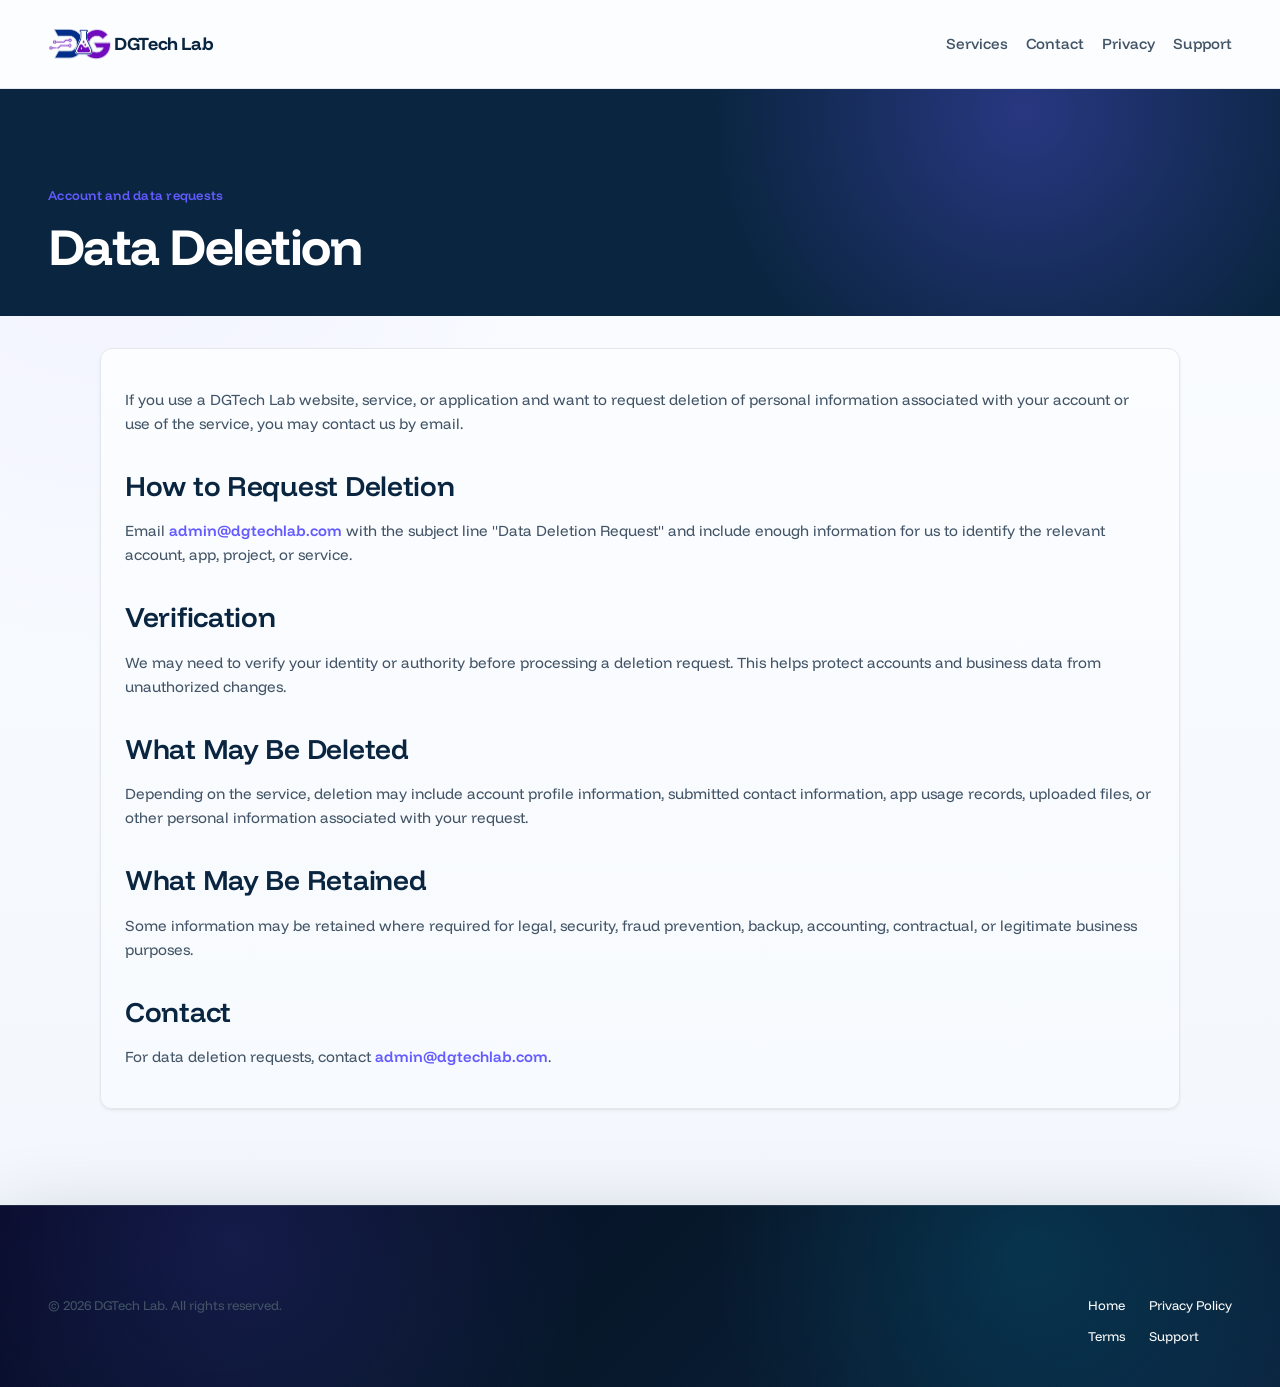
==== commit edd4b2b5: "Update admin email" ====
--- a/data-deletion.html
+++ b/data-deletion.html
@@ -32,7 +32,7 @@
         <p>If you use a DGTech Lab website, service, or application and want to request deletion of personal information associated with your account or use of the service, you may contact us by email.</p>
 
         <h2>How to Request Deletion</h2>
-        <p>Email <a href="mailto:hello@dgtechlab.com">hello@dgtechlab.com</a> with the subject line "Data Deletion Request" and include enough information for us to identify the relevant account, app, project, or service.</p>
+        <p>Email <a href="mailto:admin@dgtechlab.com">admin@dgtechlab.com</a> with the subject line "Data Deletion Request" and include enough information for us to identify the relevant account, app, project, or service.</p>
 
         <h2>Verification</h2>
         <p>We may need to verify your identity or authority before processing a deletion request. This helps protect accounts and business data from unauthorized changes.</p>
@@ -44,7 +44,7 @@
         <p>Some information may be retained where required for legal, security, fraud prevention, backup, accounting, contractual, or legitimate business purposes.</p>
 
         <h2>Contact</h2>
-        <p>For data deletion requests, contact <a href="mailto:hello@dgtechlab.com">hello@dgtechlab.com</a>.</p>
+        <p>For data deletion requests, contact <a href="mailto:admin@dgtechlab.com">admin@dgtechlab.com</a>.</p>
       </article>
     </main>
 
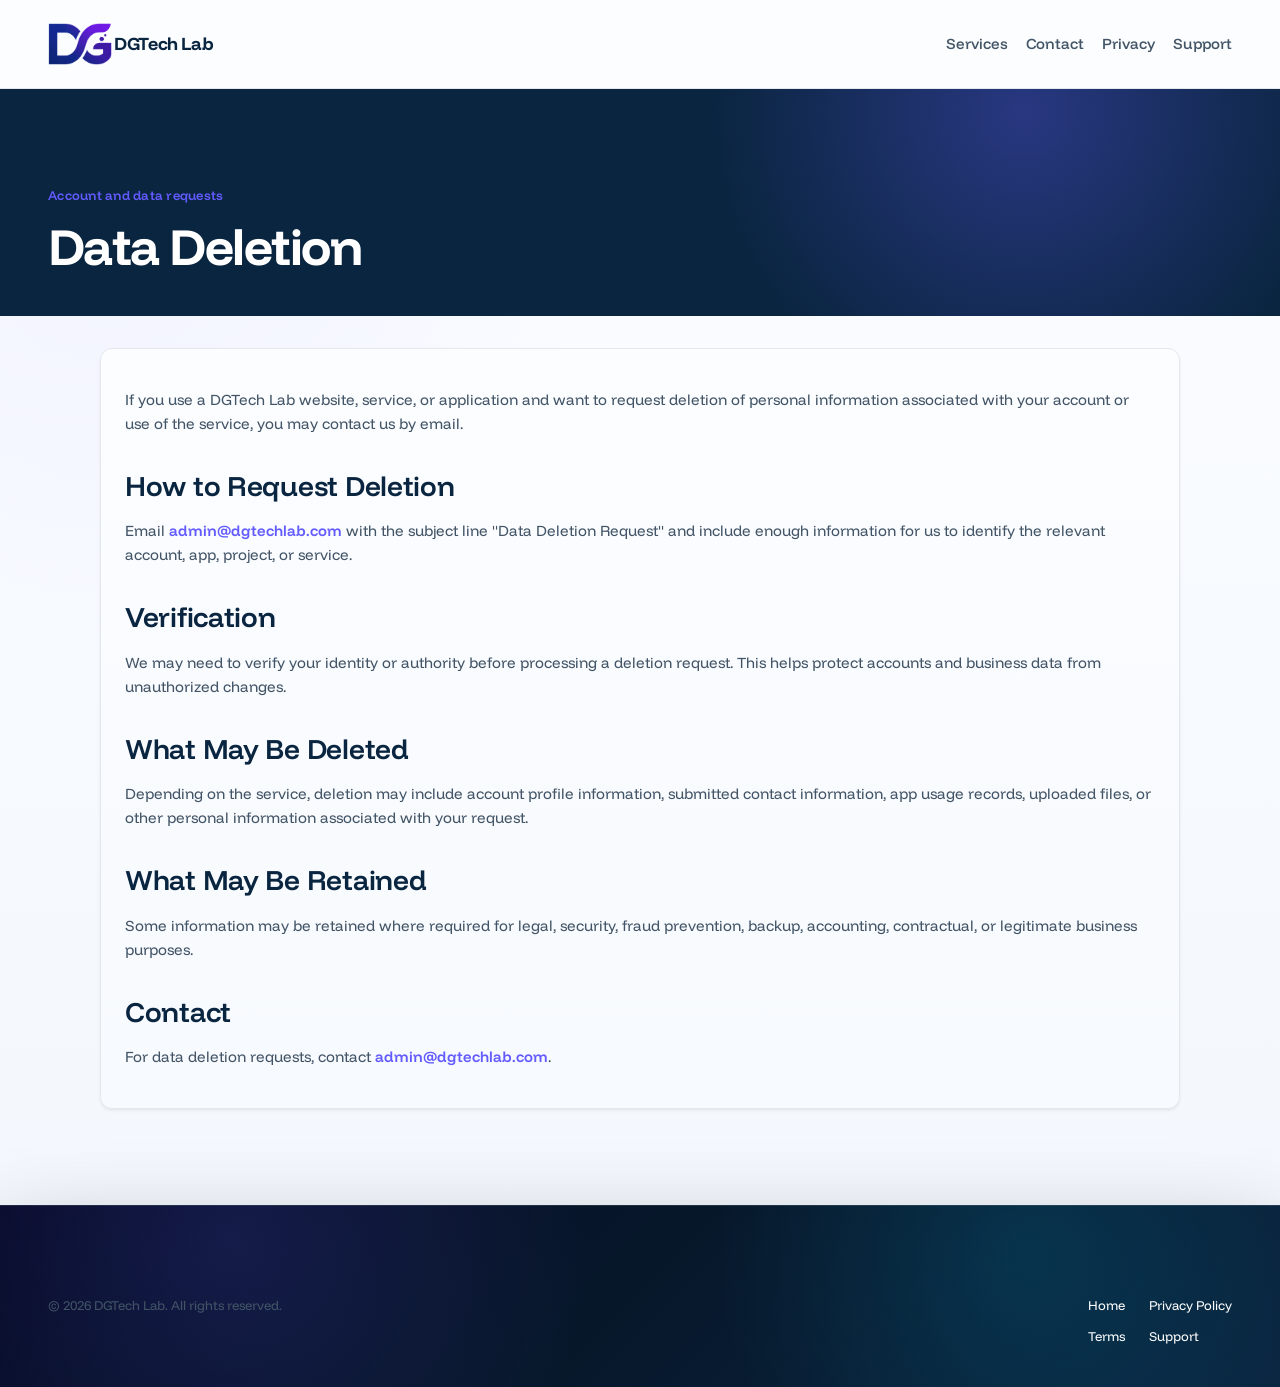
==== commit aeb82ca1: "Update logo" ====
--- a/data-deletion.html
+++ b/data-deletion.html
@@ -8,12 +8,13 @@
     <link rel="preconnect" href="https://fonts.googleapis.com">
     <link rel="preconnect" href="https://fonts.gstatic.com" crossorigin>
     <link href="https://fonts.googleapis.com/css2?family=Funnel+Display:wght@400;500;600;700&display=swap" rel="stylesheet">
+    <link rel="preload" href="assets/images/dgtechlab-logo-header-cropped.png" as="image" type="image/png">
     <link rel="stylesheet" href="assets/styles.css?v=logo-size">
     <script src="assets/site.js" defer></script>
   </head>
   <body>
     <header class="site-header">
-      <a class="brand" href="index.html" aria-label="DGTech Lab home"><img class="brand-logo brand-logo-mark" src="assets/images/dgtechlab-logo-mark.webp" alt="" decoding="async"><span>DGTech Lab</span></a>
+      <a class="brand" href="index.html" aria-label="DGTech Lab home"><img class="brand-logo brand-logo-mark" src="assets/images/dgtechlab-logo-header-cropped.png" alt="" decoding="async" fetchpriority="high"><span>DGTech Lab</span></a>
       <nav class="nav" aria-label="Primary navigation">
         <a href="index.html#services">Services</a>
         <a href="index.html#contact">Contact</a>
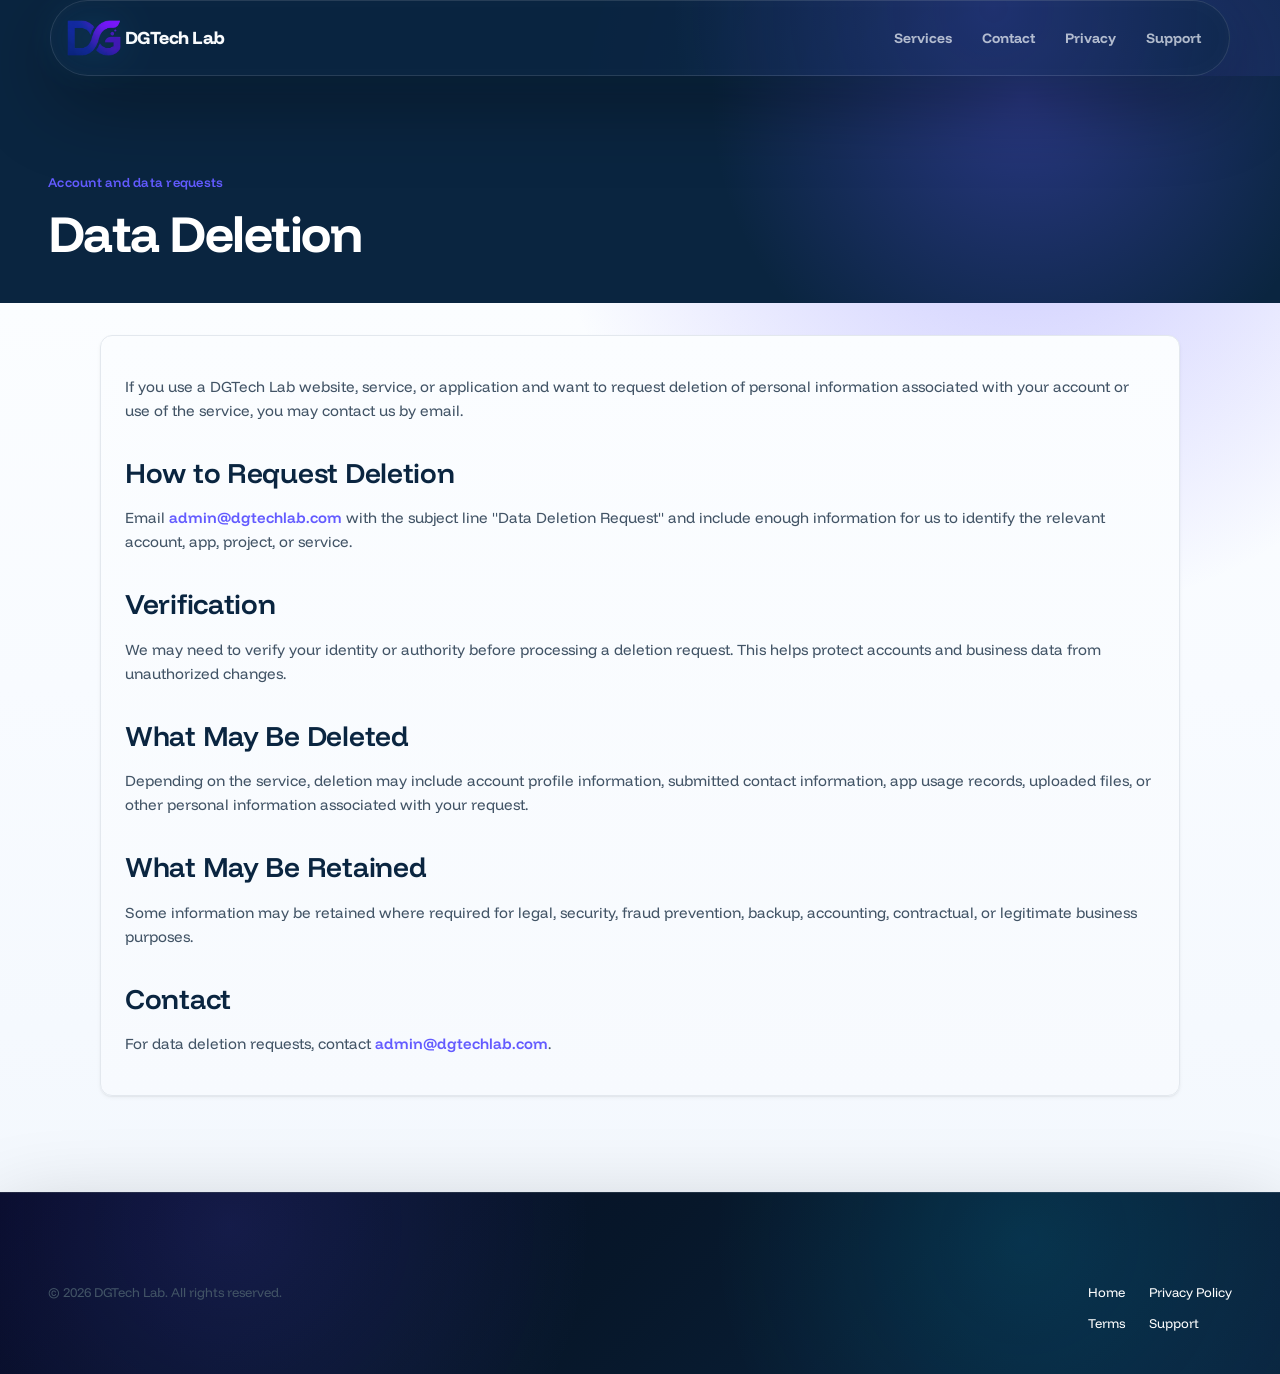
==== commit 09e2e539: "page updated" ====
--- a/data-deletion.html
+++ b/data-deletion.html
@@ -9,13 +9,19 @@
     <link rel="preconnect" href="https://fonts.gstatic.com" crossorigin>
     <link href="https://fonts.googleapis.com/css2?family=Funnel+Display:wght@400;500;600;700&display=swap" rel="stylesheet">
     <link rel="preload" href="assets/images/dgtechlab-logo-header-cropped.png" as="image" type="image/png">
-    <link rel="stylesheet" href="assets/styles.css?v=logo-size">
-    <script src="assets/site.js" defer></script>
+    <link rel="stylesheet" href="assets/styles.css?v=mobile-menu">
+    <script src="assets/site.js?v=mobile-menu" defer></script>
   </head>
   <body>
+    <div class="header-firefly" aria-hidden="true"></div>
     <header class="site-header">
       <a class="brand" href="index.html" aria-label="DGTech Lab home"><img class="brand-logo brand-logo-mark" src="assets/images/dgtechlab-logo-header-cropped.png" alt="" decoding="async" fetchpriority="high"><span>DGTech Lab</span></a>
-      <nav class="nav" aria-label="Primary navigation">
+      <button class="menu-toggle" type="button" aria-label="Open menu" aria-controls="primary-navigation" aria-expanded="false">
+        <span></span>
+        <span></span>
+        <span></span>
+      </button>
+      <nav class="nav" id="primary-navigation" aria-label="Primary navigation">
         <a href="index.html#services">Services</a>
         <a href="index.html#contact">Contact</a>
         <a href="privacy-policy.html">Privacy</a>
--- a/assets/styles.css
+++ b/assets/styles.css
@@ -32,7 +32,7 @@
 
 html {
   scroll-behavior: smooth;
-  scroll-padding-top: 78px;
+  scroll-padding: 104px 0 56px;
 }
 
 html:has(body.home-page) {
@@ -40,7 +40,7 @@
 }
 
 [id] {
-  scroll-margin-top: 88px;
+  scroll-margin-top: 104px;
 }
 
 body {
@@ -48,11 +48,25 @@
   overflow-x: hidden;
   color: var(--text-primary);
   background:
-    radial-gradient(circle at 8% 12%, rgba(99, 91, 255, 0.06), transparent 30%),
-    linear-gradient(180deg, #FBFDFF 0%, var(--background) 38%, #F2F7FD 100%);
+    radial-gradient(circle at 80% 10%, rgba(99, 91, 255, 0.34), transparent 30%),
+    linear-gradient(180deg, var(--secondary) 0 300px, #FBFDFF 300px, var(--background) 50%, #F2F7FD 100%);
   font-family: "Funnel Display", Inter, ui-sans-serif, system-ui, -apple-system, BlinkMacSystemFont, "Segoe UI", sans-serif;
   line-height: 1.6;
   animation: pageEnter 500ms ease both;
+}
+
+body.home-page {
+  background:
+    radial-gradient(circle at 12% 12%, rgba(99, 91, 255, 0.1), transparent 28%),
+    radial-gradient(circle at 82% 38%, rgba(0, 210, 255, 0.08), transparent 28%),
+    linear-gradient(180deg, #050A24 0%, #07172A 48%, #F8FBFF 100%);
+}
+
+body:not(.home-page) .site-header {
+  background:
+    radial-gradient(circle at 80% 10%, rgba(99, 91, 255, 0.22), transparent 34%),
+    rgba(10, 37, 64, 0.86);
+  border-color: rgba(255, 255, 255, 0.12);
 }
 
 body.is-loaded {
@@ -66,10 +80,14 @@
   transition: opacity 260ms ease, transform 260ms ease;
 }
 
+body:not(.home-page) main {
+  padding-top: 0;
+}
+
 body.home-page main {
   display: grid;
-  gap: clamp(18px, 3vw, 34px);
-  padding: clamp(18px, 3vw, 34px) 0;
+  gap: clamp(28px, 4vw, 56px);
+  padding: clamp(18px, 3vw, 34px) 0 clamp(48px, 6vw, 84px);
   background:
     radial-gradient(circle at 12% 12%, rgba(99, 91, 255, 0.1), transparent 28%),
     radial-gradient(circle at 82% 38%, rgba(0, 210, 255, 0.08), transparent 28%),
@@ -106,26 +124,35 @@
 .site-header {
   position: sticky;
   top: 0;
-  z-index: 20;
-  display: grid;
-  grid-template-columns: auto 1fr;
+  z-index: 30;
+  display: flex;
   align-items: center;
-  gap: 24px;
-  min-height: 64px;
-  padding: 12px clamp(24px, 4vw, 48px);
-  border-bottom: 1px solid var(--border);
-  background: rgba(251, 253, 255, 0.94);
-  backdrop-filter: blur(16px);
+  justify-content: space-between;
+  gap: clamp(18px, 3vw, 28px);
+  width: min(1180px, calc(100% - 36px));
+  min-height: 66px;
+  margin: 0 auto;
+  padding: 10px 16px;
+  border: 1px solid rgba(186, 230, 253, 0.14);
+  border-radius: 999px;
+  color: #F8FAFC;
+  background: rgba(2, 6, 23, 0.88);
+  box-shadow:
+    0 24px 80px rgba(0, 0, 0, 0.36),
+    inset 0 0 30px rgba(255, 255, 255, 0.025),
+    0 0 40px rgba(56, 189, 248, 0.06);
+  backdrop-filter: blur(18px);
+  animation: headerEnter 500ms ease both;
 }
 
 .brand {
   display: inline-flex;
   align-items: center;
-  gap: 2px;
-  color: var(--text-primary);
+  gap: 4px;
+  color: #F8FAFC;
   font-size: 18px;
-  font-weight: 700;
-  letter-spacing: -0.02em;
+  font-weight: 800;
+  letter-spacing: -0.03em;
   white-space: nowrap;
 }
 
@@ -135,8 +162,9 @@
 }
 
 .brand-logo-mark {
-  width: 64px;
-  height: 64px;
+  width: 54px;
+  height: 54px;
+  filter: drop-shadow(0 0 18px rgba(56, 189, 248, 0.18)) saturate(1.12);
 }
 
 .brand-mark {
@@ -154,56 +182,174 @@
 
 .nav {
   display: flex;
-  flex-wrap: wrap;
+  align-items: center;
+  flex-wrap: nowrap;
   justify-content: flex-end;
-  gap: 10px 18px;
-  color: var(--text-secondary);
-  font-size: 15px;
-  font-weight: 500;
+  gap: 6px;
+  color: rgba(226, 232, 240, 0.76);
+  font-size: 14px;
+  font-weight: 700;
 }
 
 .nav a {
-  position: relative;
-  border-radius: 6px;
-  transition: color 180ms ease, background 180ms ease, transform 180ms ease;
+  --item-glow: 0;
+  --item-x: 50%;
+  --item-y: 50%;
+  position: relative;
+  isolation: isolate;
+  overflow: hidden;
+  padding: 10px 12px;
+  border-radius: 999px;
+  transition: color 180ms ease, background 180ms ease, box-shadow 180ms ease, transform 180ms ease;
+}
+
+.nav a:not(.nav-cta)::before {
+  content: "";
+  position: absolute;
+  inset: 0;
+  z-index: -1;
+  opacity: var(--item-glow);
+  background:
+    radial-gradient(circle at var(--item-x) var(--item-y), rgba(255, 255, 255, 0.6), transparent 9%),
+    radial-gradient(circle at var(--item-x) var(--item-y), rgba(186, 230, 253, 0.48), transparent 24%),
+    radial-gradient(circle at var(--item-x) var(--item-y), rgba(56, 189, 248, 0.36), transparent 45%),
+    radial-gradient(circle at var(--item-x) var(--item-y), rgba(139, 92, 246, 0.38), transparent 66%);
+  transition: opacity 130ms ease;
 }
 
 .nav a:not(.nav-cta)::after {
   content: "";
   position: absolute;
-  left: 0;
-  right: 0;
-  bottom: -8px;
+  left: 16%;
+  right: 16%;
+  bottom: 5px;
+  height: 1px;
+  border-radius: 9999px;
+  background: linear-gradient(90deg, transparent, #38BDF8, #A78BFA, transparent);
+  box-shadow:
+    0 0 10px rgba(56, 189, 248, 0.8),
+    0 0 18px rgba(167, 139, 250, 0.55);
+  opacity: var(--item-glow);
+  transform: none;
+  transition: opacity 130ms ease;
+}
+
+.nav a:hover,
+.footer a:hover {
+  color: #FFFFFF;
+}
+
+.nav a.is-active:not(.nav-cta),
+.nav a.is-lit:not(.nav-cta),
+.nav a:not(.nav-cta):hover {
+  --item-glow: max(var(--item-glow), 0.9);
+  color: #FFFFFF;
+  background: rgba(15, 23, 42, 0.52);
+  box-shadow:
+    0 0 calc(30px * var(--item-glow)) rgba(56, 189, 248, 0.22),
+    0 0 calc(38px * var(--item-glow)) rgba(139, 92, 246, 0.16),
+    inset 0 0 calc(20px * var(--item-glow)) rgba(186, 230, 253, 0.06);
+  transform: translateY(-1px);
+}
+
+.nav-cta {
+  margin-left: 4px;
+  color: #020617;
+  background: linear-gradient(90deg, #BAE6FD, #38BDF8, #A78BFA);
+  box-shadow: 0 14px 34px rgba(56, 189, 248, 0.22);
+}
+
+.nav .nav-cta:hover {
+  color: #020617;
+  background: linear-gradient(90deg, #E0F2FE, #67E8F9, #C4B5FD);
+  box-shadow: 0 16px 42px rgba(56, 189, 248, 0.3);
+}
+
+.header-firefly {
+  position: fixed;
+  left: var(--mouse-x, 50vw);
+  top: var(--mouse-y, 50vh);
+  z-index: 999;
+  width: 13px;
+  height: 13px;
+  border-radius: 50%;
+  pointer-events: none;
+  background:
+    radial-gradient(circle, #FFFFFF 0 14%, #E0F2FE 24%, #38BDF8 48%, rgba(56, 189, 248, 0) 72%);
+  box-shadow:
+    0 0 10px rgba(224, 242, 254, 0.95),
+    0 0 24px rgba(56, 189, 248, 0.9),
+    0 0 54px rgba(139, 92, 246, 0.62),
+    0 0 88px rgba(109, 93, 252, 0.28);
+  mix-blend-mode: screen;
+  opacity: 0;
+  transform: translate(-50%, -50%) scale(var(--firefly-scale, 1));
+  transition: opacity 180ms ease;
+}
+
+.header-firefly::before {
+  content: "";
+  position: absolute;
+  inset: -42px;
+  border-radius: inherit;
+  background:
+    radial-gradient(circle, rgba(56, 189, 248, 0.2), rgba(139, 92, 246, 0.14) 45%, transparent 70%);
+  animation: headerFireflyBreathe 1.8s ease-in-out infinite alternate;
+}
+
+.header-firefly::after {
+  content: "";
+  position: absolute;
+  left: -6px;
+  top: -6px;
+  width: 25px;
+  height: 25px;
+  border: 1px solid rgba(186, 230, 253, 0.38);
+  border-radius: inherit;
+  opacity: 0.75;
+  animation: headerFireflyRing 1.4s ease-out infinite;
+}
+
+body.has-header-firefly .header-firefly {
+  opacity: 1;
+}
+
+.menu-toggle {
+  display: none;
+  position: relative;
+  width: 44px;
+  height: 44px;
+  align-items: center;
+  justify-content: center;
+  gap: 5px;
+  border: 1px solid rgba(16, 24, 40, 0.12);
+  border-radius: 8px;
+  color: var(--text-primary);
+  background: rgba(255, 255, 255, 0.86);
+  box-shadow: 0 12px 28px rgba(15, 23, 42, 0.08);
+  cursor: pointer;
+  transition: border-color 180ms ease, background 180ms ease, box-shadow 180ms ease;
+}
+
+.menu-toggle span {
+  display: block;
+  width: 20px;
   height: 2px;
   border-radius: 9999px;
-  background: var(--primary);
-  opacity: 0;
-  transform: scaleX(0.5);
+  background: currentColor;
   transition: opacity 180ms ease, transform 180ms ease;
 }
 
-.nav a:hover,
-.footer a:hover {
-  color: var(--primary);
-}
-
-.nav a.is-active:not(.nav-cta)::after,
-.nav a:not(.nav-cta):hover::after {
-  opacity: 1;
-  transform: scaleX(1);
-}
-
-.nav-cta {
-  padding: 8px 12px;
-  color: #FFFFFF;
-  background: var(--primary);
-  box-shadow: 0 0 0 rgba(99, 91, 255, 0);
-}
-
-.nav .nav-cta:hover {
-  color: #FFFFFF;
-  background: var(--primary-hover);
-  box-shadow: 0 0 0 4px rgba(99, 91, 255, 0.14);
+.menu-toggle:hover {
+  border-color: rgba(99, 91, 255, 0.32);
+  background: #FFFFFF;
+  box-shadow: 0 14px 34px rgba(99, 91, 255, 0.14);
+}
+
+.menu-toggle:focus-visible,
+.nav a:focus-visible {
+  outline: 3px solid rgba(99, 91, 255, 0.28);
+  outline-offset: 3px;
 }
 
 .hero {
@@ -1986,6 +2132,231 @@
   line-height: 1.6;
 }
 
+@media (min-width: 981px) {
+  .hero {
+    grid-template-columns: minmax(0, 0.92fr) minmax(320px, 0.78fr);
+    gap: clamp(28px, 4vw, 48px);
+    padding-top: clamp(52px, 6vw, 78px);
+    padding-bottom: clamp(64px, 7vw, 96px);
+  }
+
+  .hero-content {
+    width: min(620px, 100%);
+  }
+
+  .hero-copy {
+    max-width: 570px;
+    margin-top: 18px;
+    font-size: 16px;
+    line-height: 1.55;
+  }
+
+  .hero-actions {
+    margin-top: 24px;
+  }
+
+  .hero-media,
+  .company-card-stage {
+    min-height: 360px;
+  }
+
+  .company-card-featured {
+    width: min(78%, 360px);
+    min-height: 210px;
+    padding: 22px;
+  }
+
+  .company-card-featured .company-logo {
+    width: 58px;
+    height: 58px;
+    font-size: 22px;
+  }
+
+  .company-card-featured .company-name {
+    font-size: clamp(1.25rem, 2.15vw, 1.75rem);
+  }
+
+  .company-card-float {
+    min-height: 92px;
+    padding: 13px;
+  }
+
+  .company-card-float[data-slot="1"] {
+    top: 7%;
+    left: 5%;
+    width: 224px;
+  }
+
+  .company-card-float[data-slot="2"] {
+    top: 10%;
+    right: -7%;
+    width: 248px;
+  }
+
+  .company-card-float[data-slot="3"] {
+    left: 0;
+    bottom: 6%;
+    width: 200px;
+  }
+
+  .company-card-float[data-slot="4"] {
+    right: 2%;
+    bottom: 3%;
+    width: 258px;
+  }
+
+  .company-logo {
+    width: 40px;
+    height: 40px;
+    font-size: 15px;
+  }
+
+  .company-name {
+    font-size: 15px;
+  }
+
+  .ocean-depth {
+    padding-left: clamp(24px, 4vw, 48px);
+    padding-right: clamp(24px, 4vw, 48px);
+  }
+
+  .trust-strip {
+    grid-template-columns: repeat(5, minmax(0, 1fr));
+    gap: 14px;
+    margin-bottom: 22px;
+    padding: 20px;
+    border-radius: 18px;
+  }
+
+  .trust-strip span {
+    min-height: 74px;
+    padding: 18px 10px 12px;
+    border-radius: 12px;
+    font-size: 12px;
+    line-height: 1.25;
+  }
+
+  .trust-strip span:nth-child(3),
+  .trust-strip span:nth-child(3):hover,
+  .trust-strip span:hover {
+    transform: none;
+  }
+
+  .intro {
+    grid-template-columns: minmax(0, 0.95fr) minmax(280px, 0.72fr);
+    gap: clamp(24px, 4vw, 48px);
+    padding: 28px;
+  }
+
+  .ocean-depth .intro h2 {
+    max-width: 680px;
+    font-size: clamp(1.7rem, 2.35vw, 2.15rem);
+  }
+
+  .ocean-depth .intro > p {
+    font-size: 14px;
+    line-height: 1.5;
+  }
+
+  .audience .section-heading,
+  #services .section-heading,
+  .product-showcase .section-heading {
+    margin-bottom: 22px;
+  }
+
+  .audience .section-heading h2,
+  #services .section-heading h2,
+  .product-showcase .section-heading h2 {
+    max-width: 700px;
+    font-size: clamp(1.7rem, 2.35vw, 2.15rem);
+  }
+
+  .audience-grid {
+    grid-template-columns: repeat(4, minmax(0, 1fr));
+    gap: 16px;
+  }
+
+  .audience-grid article {
+    min-height: 220px;
+    padding: 20px;
+  }
+
+  .audience-grid h3 {
+    margin-top: 14px;
+    font-size: 17px;
+    line-height: 1.25;
+  }
+
+  .audience-grid p {
+    font-size: 14px;
+    line-height: 1.45;
+  }
+
+  .service-grid {
+    grid-template-columns: repeat(6, minmax(0, 1fr));
+    gap: 14px;
+  }
+
+  .service-card {
+    min-height: 258px;
+    padding: 16px;
+  }
+
+  .service-icon {
+    width: 38px;
+    height: 28px;
+  }
+
+  .service-chip {
+    min-height: 22px;
+    padding: 3px 8px;
+    font-size: 11px;
+  }
+
+  .service-card h3 {
+    margin: 14px 0 8px;
+    font-size: 15px;
+    line-height: 1.25;
+  }
+
+  .service-card p {
+    display: -webkit-box;
+    overflow: hidden;
+    -webkit-box-orient: vertical;
+    -webkit-line-clamp: 5;
+    font-size: 13px;
+    line-height: 1.42;
+  }
+
+  .showcase-grid {
+    grid-template-columns: repeat(3, minmax(0, 1fr));
+    gap: 16px;
+  }
+
+  .showcase-card,
+  .showcase-card.featured {
+    grid-row: auto;
+    min-height: 320px;
+    justify-content: flex-start;
+    padding: 20px;
+  }
+
+  .showcase-card.featured h3 {
+    font-size: clamp(1.2rem, 1.75vw, 1.55rem);
+  }
+
+  .showcase-card h3 {
+    margin-bottom: 10px;
+    font-size: clamp(1.08rem, 1.45vw, 1.35rem);
+    line-height: 1.28;
+  }
+
+  .showcase-card p {
+    font-size: 14px;
+    line-height: 1.48;
+  }
+}
+
 .split {
   --sunrise-progress: 0;
   --sunrise-darkness: 0.72;
@@ -2142,12 +2513,13 @@
   --card-scale: 0.985;
   --card-opacity: 0.72;
   width: min(1440px, calc(100% - clamp(24px, 5vw, 72px)));
-  min-height: calc(100svh - 116px);
+  min-height: calc(100svh - 176px);
   margin: 0 auto !important;
   border: 1px solid rgba(255, 255, 255, 0.12);
   border-radius: clamp(18px, 2vw, 28px);
   box-shadow: 0 28px 90px rgba(2, 10, 18, 0.24);
-  scroll-snap-align: start;
+  scroll-margin: 72px 0 56px;
+  scroll-snap-align: center;
   scroll-snap-stop: always;
   transform: scale(var(--card-scale));
   transform-origin: center center;
@@ -2170,7 +2542,7 @@
 }
 
 body.home-page main > .hero {
-  min-height: calc(100svh - 116px);
+  min-height: calc(100svh - 176px);
 }
 
 body.home-page main > .ocean-depth,
@@ -2188,14 +2560,39 @@
 body.home-page main > .product-showcase,
 body.home-page main > .band,
 body.home-page main > .proof,
-body.home-page main > .split {
-  padding-top: clamp(52px, 6vw, 84px);
-  padding-bottom: clamp(52px, 6vw, 84px);
+body.home-page main > .split,
+body.home-page main > .audience {
+  padding-top: clamp(58px, 6vw, 88px);
+  padding-bottom: clamp(72px, 7vw, 104px);
 }
 
 body.home-page main > .ocean-depth {
-  padding-top: clamp(52px, 6vw, 84px);
-  padding-bottom: clamp(42px, 5vw, 72px);
+  padding-top: clamp(58px, 6vw, 88px);
+  padding-bottom: clamp(64px, 6vw, 96px);
+}
+
+@media (min-width: 981px) {
+  body.home-page main > .hero {
+    grid-template-columns: minmax(0, 0.9fr) minmax(320px, 0.74fr);
+    gap: clamp(24px, 4vw, 44px);
+    padding-top: clamp(42px, 5vw, 64px);
+    padding-bottom: clamp(54px, 6vw, 78px);
+  }
+
+  .hero h1 {
+    max-width: 620px;
+    font-size: clamp(2.7rem, 4.4vw, 3.7rem);
+    line-height: 1.12;
+  }
+
+  .hero-media,
+  .company-card-stage {
+    min-height: 340px;
+  }
+
+  .company-card-featured {
+    min-height: 190px;
+  }
 }
 
 body.home-page main > .proof {
@@ -2402,6 +2799,30 @@
   }
 }
 
+@keyframes headerFireflyBreathe {
+  from {
+    opacity: 0.58;
+    transform: scale(0.85);
+  }
+
+  to {
+    opacity: 0.95;
+    transform: scale(1.18);
+  }
+}
+
+@keyframes headerFireflyRing {
+  from {
+    opacity: 0.75;
+    transform: scale(0.7);
+  }
+
+  to {
+    opacity: 0;
+    transform: scale(1.9);
+  }
+}
+
 @keyframes auroraShift {
   from {
     transform: translate3d(-2%, -1%, 0) scale(1);
@@ -2680,12 +3101,10 @@
 @keyframes pageEnter {
   from {
     opacity: 0;
-    transform: translateY(8px);
   }
 
   to {
     opacity: 1;
-    transform: translateY(0);
   }
 }
 
@@ -2776,9 +3195,10 @@
   body.home-page main > .band,
   body.home-page main > .proof,
   body.home-page main > .split,
-  body.home-page main > .ocean-depth {
-    padding-top: 56px;
-    padding-bottom: 56px;
+  body.home-page main > .ocean-depth,
+  body.home-page main > .audience {
+    padding-top: 58px;
+    padding-bottom: 72px;
   }
 
   .hero,
@@ -2888,13 +3308,29 @@
 }
 
 @media (max-width: 640px) {
+  html {
+    scroll-padding: 92px 0 28px;
+  }
+
+  body:not(.home-page) main {
+    padding-top: 0;
+  }
+
+  [id] {
+    scroll-margin-top: 82px;
+  }
+
   html:has(body.home-page) {
     scroll-snap-type: none;
   }
 
+  body.is-menu-open {
+    overflow: hidden;
+  }
+
   body.home-page main {
-    gap: 10px;
-    padding: 10px 0;
+    gap: 16px;
+    padding: 10px 0 28px;
   }
 
   body.home-page main > .hero,
@@ -2908,6 +3344,7 @@
   body.home-page .footer {
     width: calc(100% - 16px);
     border-radius: 16px;
+    scroll-margin: 68px 0 28px;
   }
 
   .hero::before,
@@ -2927,13 +3364,120 @@
   }
 
   .site-header {
-    align-items: start;
-    grid-template-columns: 1fr;
+    display: grid;
+    grid-template-columns: minmax(0, 1fr) auto;
+    align-items: center;
+    gap: 12px;
+    top: 0;
+    width: calc(100% - 20px);
+    min-height: 60px;
+    margin-top: 0;
+    padding: 7px 12px;
+    border-radius: 22px;
+  }
+
+  .site-header::before {
+    content: "";
+    position: fixed;
+    inset: 0;
+    z-index: 22;
+    background: rgba(2, 8, 23, 0.42);
+    opacity: 0;
+    pointer-events: none;
+    transition: opacity 220ms ease;
+  }
+
+  body.is-menu-open .site-header::before {
+    opacity: 1;
+    pointer-events: auto;
+  }
+
+  .brand {
+    position: relative;
+    z-index: 24;
+    min-width: 0;
+    font-size: 16px;
+  }
+
+  .brand-logo-mark {
+    width: 48px;
+    height: 48px;
+  }
+
+  .menu-toggle {
+    display: inline-flex;
+    flex-direction: column;
+    z-index: 24;
+    color: #E0F2FE;
+    background: rgba(15, 23, 42, 0.52);
+    border-color: rgba(186, 230, 253, 0.18);
+  }
+
+  body.is-menu-open .menu-toggle span:nth-child(1) {
+    transform: translateY(7px) rotate(45deg);
+  }
+
+  body.is-menu-open .menu-toggle span:nth-child(2) {
+    opacity: 0;
+  }
+
+  body.is-menu-open .menu-toggle span:nth-child(3) {
+    transform: translateY(-7px) rotate(-45deg);
   }
 
   .nav {
+    position: fixed;
+    top: 10px;
+    right: 10px;
+    z-index: 23;
+    display: flex;
+    width: min(84vw, 340px);
+    height: calc(100svh - 20px);
+    flex-direction: column;
     justify-content: flex-start;
-    gap: 8px 16px;
+    gap: 4px;
+    padding: 84px 18px 24px;
+    color: #E0F2FE;
+    background:
+      linear-gradient(180deg, rgba(2, 6, 23, 0.97), rgba(7, 17, 31, 0.96)),
+      #020617;
+    border: 1px solid rgba(186, 230, 253, 0.14);
+    border-radius: 22px;
+    box-shadow: -24px 0 60px rgba(0, 0, 0, 0.28), 0 0 40px rgba(56, 189, 248, 0.08);
+    opacity: 0;
+    overflow-y: auto;
+    transform: translateX(100%);
+    transition: opacity 220ms ease, transform 220ms ease;
+  }
+
+  body.is-menu-open .nav {
+    opacity: 1;
+    transform: translateX(0);
+  }
+
+  .nav a {
+    display: flex;
+    min-height: 48px;
+    align-items: center;
+    padding: 12px 14px;
+    border-radius: 8px;
+    color: rgba(226, 232, 240, 0.82);
+    font-size: 16px;
+  }
+
+  .nav a:not(.nav-cta)::after {
+    display: none;
+  }
+
+  .nav a:hover,
+  .nav a.is-active {
+    color: #FFFFFF;
+    background: rgba(56, 189, 248, 0.1);
+  }
+
+  .nav-cta {
+    justify-content: center;
+    margin-top: 8px;
   }
 
   .hero {
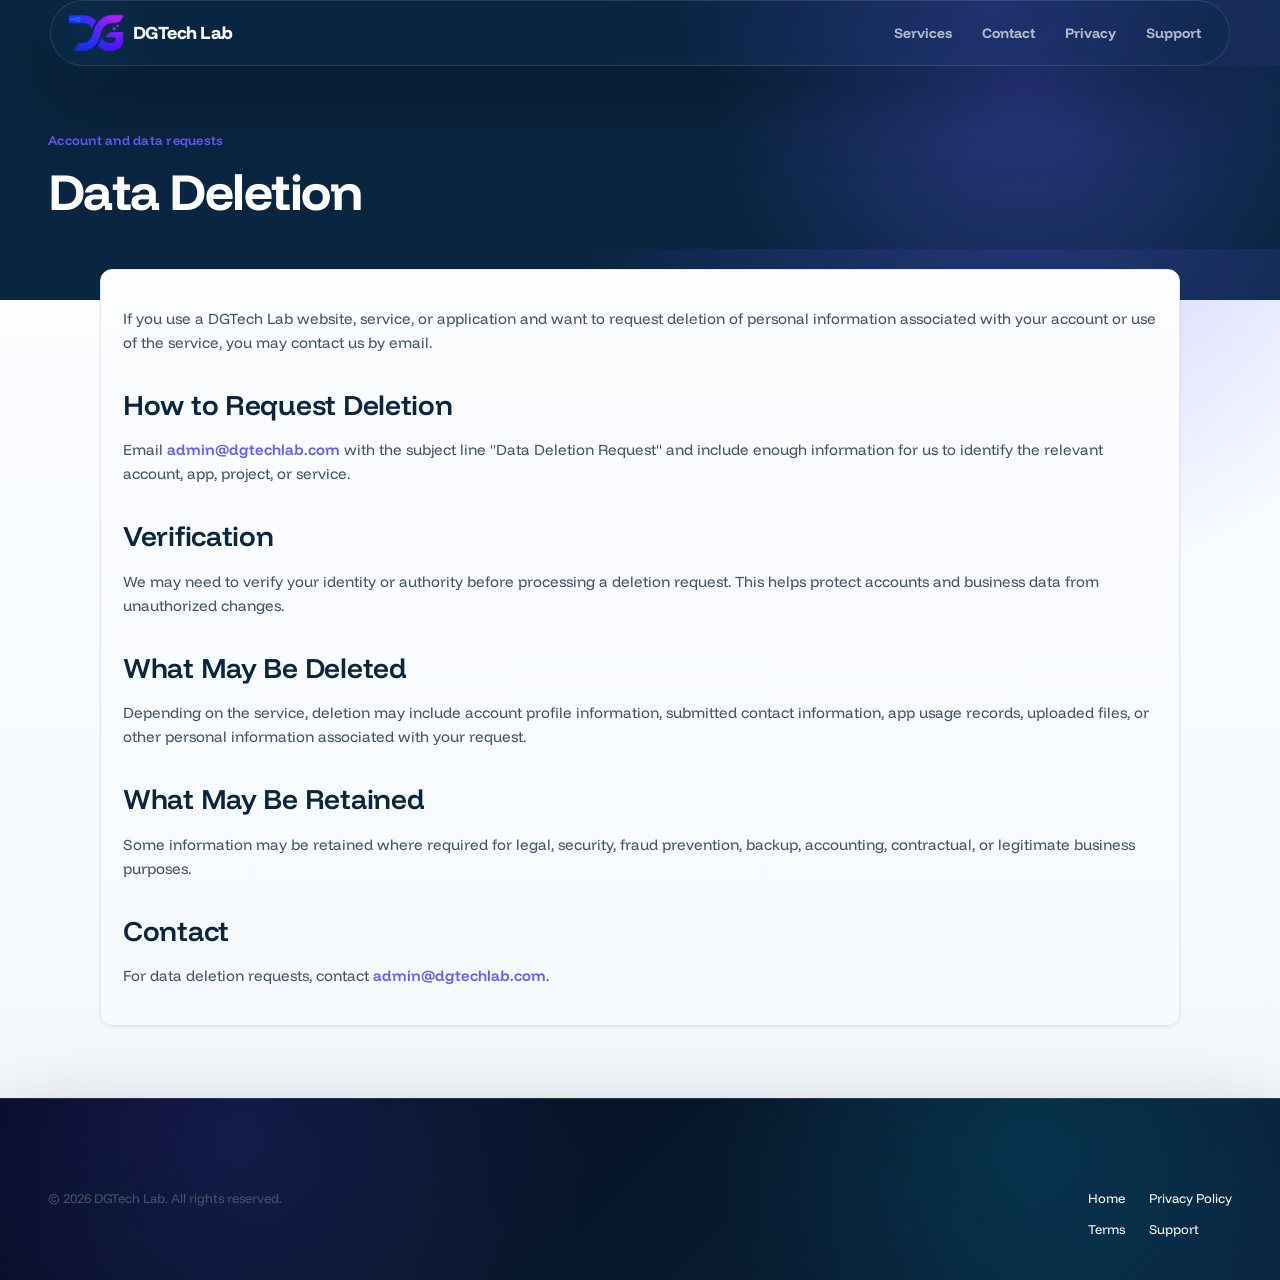
==== commit 893716f5: "Update logo" ====
--- a/data-deletion.html
+++ b/data-deletion.html
@@ -8,14 +8,16 @@
     <link rel="preconnect" href="https://fonts.googleapis.com">
     <link rel="preconnect" href="https://fonts.gstatic.com" crossorigin>
     <link href="https://fonts.googleapis.com/css2?family=Funnel+Display:wght@400;500;600;700&display=swap" rel="stylesheet">
-    <link rel="preload" href="assets/images/dgtechlab-logo-header-cropped.png" as="image" type="image/png">
+    <link rel="icon" href="assets/images/dgtechlab-site-icon-rounded.png" type="image/png">
+    <link rel="apple-touch-icon" href="assets/images/dgtechlab-site-icon-rounded.png">
+    <link rel="preload" href="assets/images/dgtechlab-logo-symbol-cropped.png" as="image" type="image/png">
     <link rel="stylesheet" href="assets/styles.css?v=mobile-menu">
     <script src="assets/site.js?v=mobile-menu" defer></script>
   </head>
   <body>
     <div class="header-firefly" aria-hidden="true"></div>
     <header class="site-header">
-      <a class="brand" href="index.html" aria-label="DGTech Lab home"><img class="brand-logo brand-logo-mark" src="assets/images/dgtechlab-logo-header-cropped.png" alt="" decoding="async" fetchpriority="high"><span>DGTech Lab</span></a>
+      <a class="brand" href="index.html" aria-label="DGTech Lab home"><img class="brand-logo brand-logo-mark" src="assets/images/dgtechlab-logo-symbol-cropped.png" alt="" decoding="async" fetchpriority="high"><span>DGTech Lab</span></a>
       <button class="menu-toggle" type="button" aria-label="Open menu" aria-controls="primary-navigation" aria-expanded="false">
         <span></span>
         <span></span>
--- a/assets/styles.css
+++ b/assets/styles.css
@@ -148,7 +148,7 @@
 .brand {
   display: inline-flex;
   align-items: center;
-  gap: 4px;
+  gap: 8px;
   color: #F8FAFC;
   font-size: 18px;
   font-weight: 800;
@@ -162,8 +162,8 @@
 }
 
 .brand-logo-mark {
-  width: 54px;
-  height: 54px;
+  width: 58px;
+  height: 40px;
   filter: drop-shadow(0 0 18px rgba(56, 189, 248, 0.18)) saturate(1.12);
 }
 
@@ -2658,7 +2658,7 @@
 }
 
 .footer-brand .brand-logo-footer {
-  width: 180px;
+  width: 150px;
   height: auto;
 }
 
@@ -3127,7 +3127,7 @@
 }
 
 .legal-hero {
-  padding: clamp(64px, 8vw, 96px) clamp(24px, 4vw, 48px) 40px;
+  padding: clamp(38px, 5vw, 64px) clamp(24px, 4vw, 48px) 28px;
   color: #FFFFFF;
   background:
     radial-gradient(circle at 80% 10%, rgba(99, 91, 255, 0.34), transparent 30%),
@@ -3141,8 +3141,8 @@
 
 .legal-page {
   max-width: 1080px;
-  margin: 32px auto clamp(64px, 8vw, 96px);
-  padding: 24px;
+  margin: 20px auto clamp(42px, 6vw, 72px);
+  padding: clamp(18px, 3vw, 22px);
   border: 1px solid var(--border);
   border-radius: 12px;
   background: linear-gradient(180deg, var(--surface-card), #F7FAFE);
@@ -3400,8 +3400,8 @@
   }
 
   .brand-logo-mark {
-    width: 48px;
-    height: 48px;
+    width: 52px;
+    height: 36px;
   }
 
   .menu-toggle {
